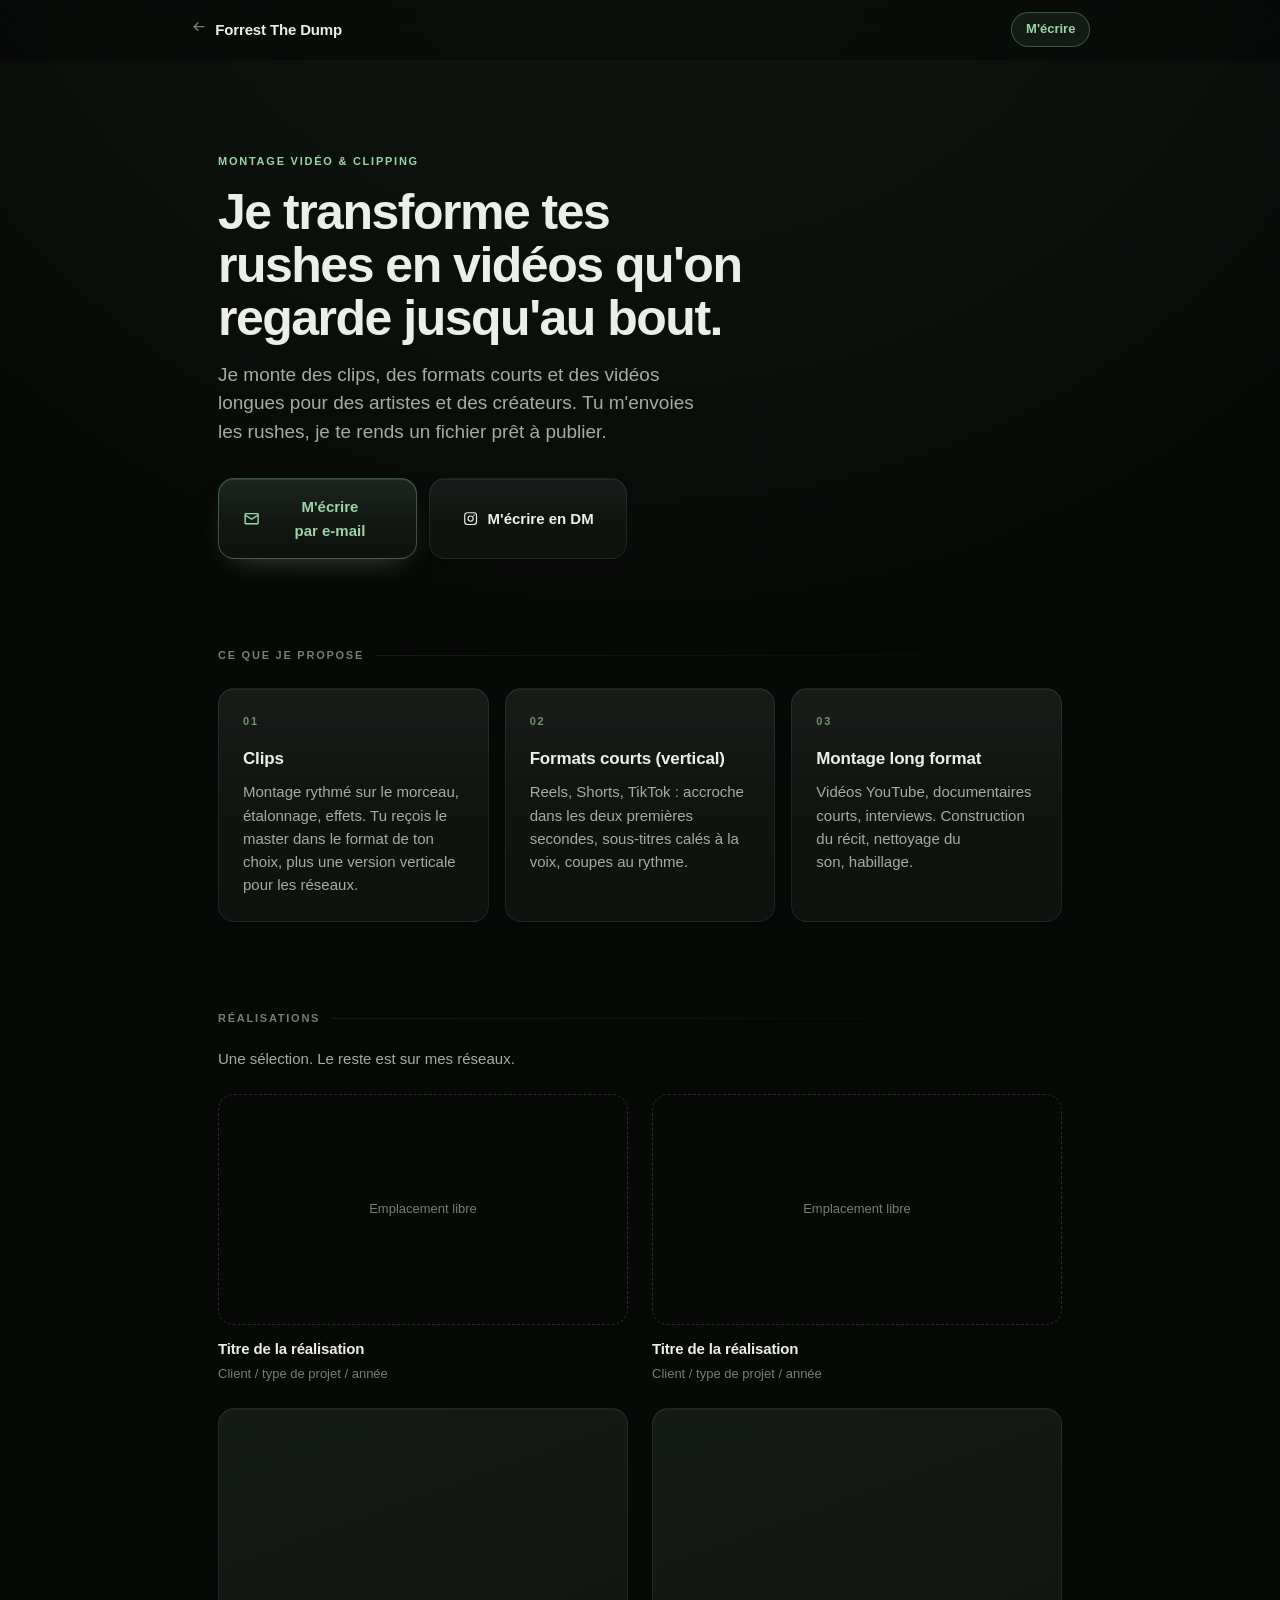
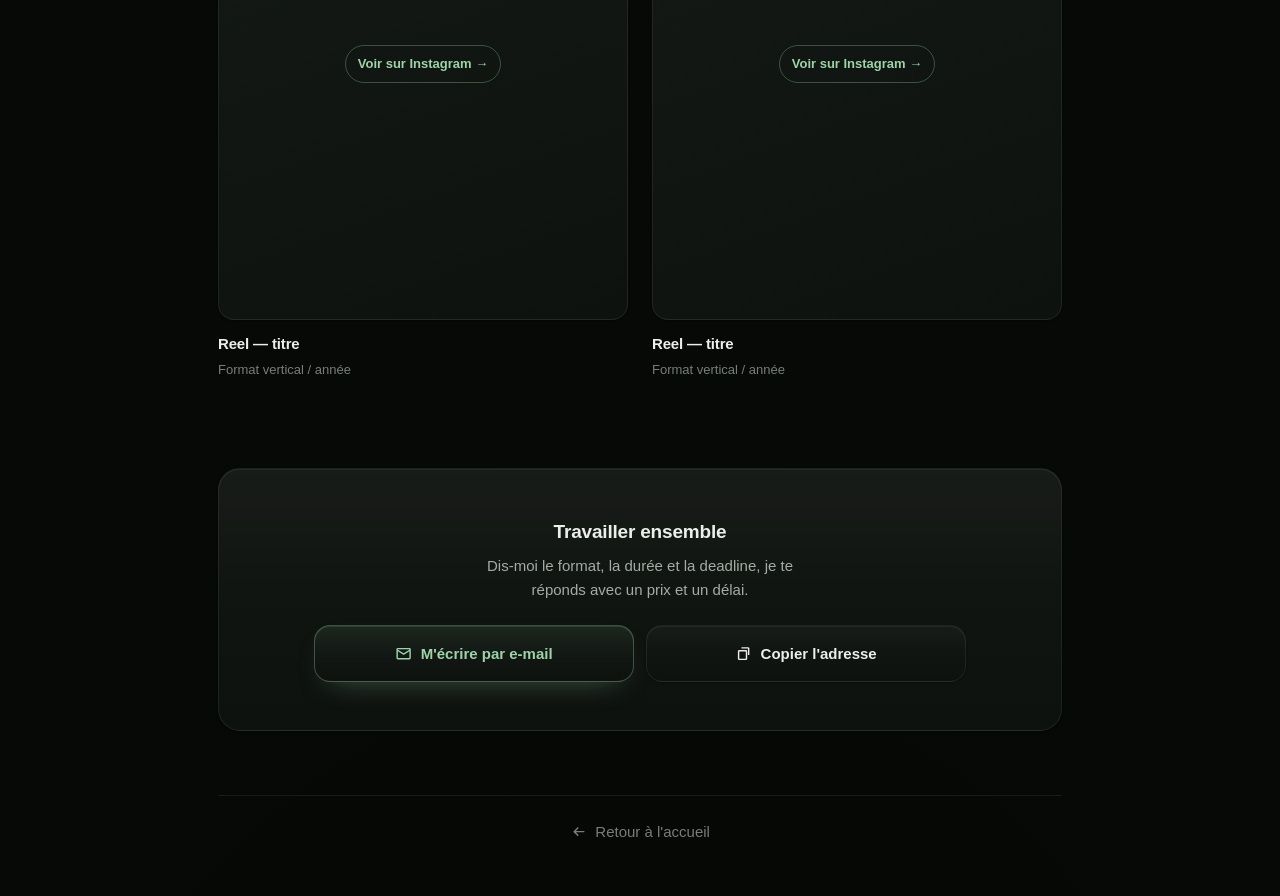
==== montage.html @ a101dc6a "Refond le design : materiaux, ressorts CSS et contenu rempli Le site partait d'une seule surface pla" ====
<!DOCTYPE html>
<html lang="fr" class="no-js">
<head>
  <meta charset="utf-8">
  <meta name="viewport" content="width=device-width, initial-scale=1">

  <!-- ===========================================================================
       BALISES DE PARTAGE — même remarque que sur index.html : les robots des
       réseaux ne lancent pas le JavaScript, ces balises doivent donc rester
       écrites en dur. C'est cette page-là que tu enverras à un client, donc
       c'est son aperçu qu'il faut soigner en premier.
       ======================================================================== -->
  <title>Montage vidéo & clipping — Forrest The Dump</title>
  <meta name="description" content="Montage de clips, formats courts verticaux et longs formats. Réalisations, offre et contact.">

  <link rel="canonical" href="https://4restdump.vercel.app/montage.html">

  <!-- Open Graph -->
  <meta property="og:type" content="website">
  <meta property="og:site_name" content="Forrest The Dump">
  <meta property="og:locale" content="fr_FR">
  <meta property="og:url" content="https://4restdump.vercel.app/montage.html">
  <meta property="og:title" content="Montage vidéo & clipping — Forrest The Dump">
  <meta property="og:description" content="Montage de clips, formats courts verticaux et longs formats. Réalisations, offre et contact.">
  <!-- Idéalement une image différente de celle du hub : une frame de tes montages. -->
  <meta property="og:image" content="https://4restdump.vercel.app/assets/og-montage.png">
  <meta property="og:image:width" content="600">
  <meta property="og:image:height" content="315">
  <meta property="og:image:alt" content="Montage vidéo et clipping par Forrest The Dump">

  <!-- Twitter / X -->
  <meta name="twitter:card" content="summary_large_image">
  <meta name="twitter:title" content="Montage vidéo & clipping — Forrest The Dump">
  <meta name="twitter:description" content="Montage de clips, formats courts verticaux et longs formats. Réalisations, offre et contact.">
  <meta name="twitter:image" content="https://4restdump.vercel.app/assets/og-montage.png">

  <meta name="theme-color" content="#070907">

  <link rel="icon" href="assets/favicon.svg" type="image/svg+xml">
  <link rel="apple-touch-icon" href="assets/apple-touch-icon.png">

  <link rel="stylesheet" href="style.css">
</head>

<!-- data-page indique à links.js quelle page rendre. Ne pas modifier. -->
<body data-page="montage">

  <a class="skip" href="#main">Aller au contenu</a>

  <!-- Barre haute translucide : remplie par links.js. -->
  <header class="topbar" id="topbar"></header>

  <noscript>
    <p class="noscript">Ce site a besoin de JavaScript pour afficher son contenu.</p>
  </noscript>

  <!-- Emplacements vides : tout le contenu vient de SITE.montage dans links.js. -->
  <main class="wrap wrap--wide" id="main">
    <header class="montage-header" id="montage-header"></header>

    <section class="section" id="services"></section>
    <section class="section" id="works"></section>
    <section class="section" id="contact"></section>

    <nav class="back" id="back" aria-label="Navigation secondaire"></nav>
  </main>

  <script src="links.js" defer></script>
</body>
</html>
---- style.css ----
/* =============================================================================
   style.css — feuille de style unique des deux pages.

   Le site tient sur un seul système : une échelle d'espacement, une échelle
   de typo, une seule « surface » (le fond des cartes, blocs et boutons) et
   un seul en-tête de section. Le hub et la page montage n'ont donc pas deux
   apparences qui se ressemblent — ils partagent littéralement les mêmes règles.

   Mobile-first : tout est écrit pour 380 px de large, les media queries
   n'élargissent qu'ensuite.

   Pour reteindre le site : une seule variable, --accent.
   ========================================================================== */

:root {
  /* --- Couleurs ---------------------------------------------------------
     Le fond n'est pas un gris neutre : il tire très légèrement vers le vert,
     ce qui fait respirer l'accent sans qu'on sache dire pourquoi. */
  --bg: #070907;
  --bg-deep: #050705;
  --surface: #0e120f;
  --surface-hi: #141a16;

  /* Les filets sont en blanc translucide, pas en gris opaque : ils réagissent
     donc au fond sur lequel ils tombent, comme une vraie arête de matériau. */
  --hairline: rgba(255, 255, 255, 0.07);
  --hairline-hi: rgba(255, 255, 255, 0.14);

  /* Trois niveaux de texte seulement. Au-delà, la hiérarchie se brouille.
     Le gris secondaire est volontairement plus clair que le minimum
     accessible : posé sur une surface translucide, un gris « juste » devient
     illisible dès que le fond bouge. */
  --text: #eceee9;
  --text-2: #a4aca4;
  --text-3: #767e77;

  --accent: #9dd3a7;
  --accent-ink: #06110a;
  --accent-soft: rgba(157, 211, 167, 0.08);
  --accent-line: rgba(157, 211, 167, 0.32);
  --accent-line-hi: rgba(157, 211, 167, 0.6);
  --accent-glow: rgba(157, 211, 167, 0.16);

  /* --- Échelle d'espacement ---------------------------------------------
     Toutes les marges du site sortent d'ici, et elles sont en rem : si tu
     grossis la taille de texte du système, la mise en page grossit avec. */
  --s-1: 0.25rem;
  --s-2: 0.5rem;
  --s-3: 0.75rem;
  --s-4: 1rem;
  --s-5: 1.5rem;
  --s-6: 2rem;
  --s-7: 3rem;
  --s-8: 4rem;
  --s-9: 5.5rem;

  /* --- Échelle typographique --------------------------------------------
     Les tailles qui portent le regard sont fluides (clamp) : elles suivent la
     largeur de l'écran au lieu de sauter d'un palier à l'autre. */
  --t-micro: 0.6875rem;  /* surtitres, labels, puces */
  --t-small: 0.8125rem;  /* légendes, pied de page */
  --t-body: 0.9375rem;   /* descriptions */
  --t-base: 1.0625rem;   /* titres de carte */
  --t-lead: clamp(1.0625rem, 1rem + 0.35vw, 1.1875rem);   /* chapô */
  --t-name: clamp(1.75rem, 1.3rem + 2.2vw, 2.5rem);       /* nom sur le hub */
  --t-display: clamp(2rem, 1.4rem + 3vw, 3.125rem);       /* titre montage */

  /* Le tracking dépend de la taille, jamais l'inverse : plus les lettres
     grossissent, plus l'œil les voit espacées, donc plus on les resserre.
     Un letter-spacing unique pour tout le site serait faux quelque part. */
  --track-display: -0.03em;
  --track-name: -0.025em;
  --track-title: -0.01em;
  --track-label: 0.16em;

  /* --- Formes ------------------------------------------------------------ */
  --radius: 16px;
  --radius-lg: 22px;
  --radius-sm: 10px;
  --radius-pill: 999px;
  --border: 1px solid var(--hairline);

  /* --- Largeurs ---------------------------------------------------------- */
  --screen-margin: 20px;
  --hub-width: 620px;
  --page-width: 900px;

  /* --- Mouvement ---------------------------------------------------------
     Deux ressorts, générés depuis les deux paramètres qu'Apple utilise à la
     place de la triplette masse/raideur/amortissement :

       amortissement (damping) — 1.0 = aucun dépassement, en dessous ça rebondit
       réponse (response)      — en combien de temps la valeur rejoint sa cible

     `linear()` fait tourner la courbe complète dans le compositeur : c'est un
     vrai ressort, sans une ligne de JavaScript et sans librairie. */

  /* amortissement 1.0, réponse 0.3 — le défaut, il ne dépasse jamais */
  --spring: linear(0, 0.0326, 0.1088, 0.2055, 0.3081, 0.408, 0.5003, 0.5828,
    0.6549, 0.7166, 0.7687, 0.8123, 0.8484, 0.878, 0.9023, 0.9219, 0.9378,
    0.9506, 0.9608, 0.969, 0.9755, 0.9807, 0.9848, 0.9881, 0.9907, 0.9927,
    0.9943, 0.9955, 0.9965, 0.9973, 0.9979, 0.9983, 0.9987, 1);
  --spring-dur: 440ms;

  /* amortissement 0.8, réponse 0.35 — il dépasse un peu. Réservé aux gestes
     qui portaient déjà de l'élan : une validation, un retour de pression. */
  --spring-bounce: linear(0, 0.0288, 0.1004, 0.1963, 0.3033, 0.4117, 0.5153,
    0.6101, 0.694, 0.7661, 0.8264, 0.8758, 0.9152, 0.9459, 0.9692, 0.9862,
    0.9983, 1.0064, 1.0114, 1.0141, 1.0151, 1.015, 1.0141, 1.0127, 1.0111,
    1.0095, 1.0079, 1.0064, 1.0051, 1.0039, 1.0029, 1.0021, 1.0015, 1);
  --spring-bounce-dur: 470ms;

  /* Pour tout ce qui est trop petit pour mériter un ressort : survol,
     couleur, pression. Une courbe sortante franche, jamais `ease-in` —
     `ease-in` démarre lentement, c'est-à-dire pile au moment où l'œil
     regarde, et l'interface paraît molle. */
  --ease-out: cubic-bezier(0.23, 1, 0.32, 1);
  --fast: 130ms;
  --hover: 200ms;

  /* Police système uniquement : aucun fichier à télécharger, rien qui
     clignote au premier affichage. Elle embarque déjà son propre réglage
     optique, ses tables de tracking et ses corrections de lisibilité. */
  --font: -apple-system, BlinkMacSystemFont, "Segoe UI", Roboto, Helvetica,
    Arial, "Apple Color Emoji", "Segoe UI Emoji", sans-serif;

  color-scheme: dark;
}

/* =============================================================================
   REMISE À ZÉRO
   ========================================================================== */

*,
*::before,
*::after {
  box-sizing: border-box;
}

html {
  -webkit-text-size-adjust: 100%;
  scroll-behavior: smooth;
}

body {
  margin: 0;
  background: var(--bg);
  color: var(--text);
  font-family: var(--font);
  font-size: 16px;
  line-height: 1.55;
  -webkit-font-smoothing: antialiased;
  text-rendering: optimizeLegibility;
  font-optical-sizing: auto;
  /* Deux voiles superposés au lieu d'un seul : un halo d'accent en haut, et
     un fond légèrement plus sombre en bas. La page a un haut et un bas, elle
     ne flotte pas dans le vide. C'est la seule fantaisie du design, et elle
     est identique sur les deux pages — c'est ce qui les fait appartenir au
     même site avant même qu'on lise quoi que ce soit. */
  background-image:
    radial-gradient(120% 55% at 50% -8%, var(--accent-soft) 0%, transparent 62%),
    radial-gradient(100% 60% at 50% 120%, var(--bg-deep) 0%, transparent 70%);
  background-repeat: no-repeat;
}

img {
  max-width: 100%;
  display: block;
}

h1,
h2,
h3,
p,
ul {
  margin: 0;
}

ul {
  padding: 0;
  list-style: none;
}

a {
  color: inherit;
  text-decoration: none;
}

/* Un SVG sans width ni height mesure 300 px : toutes les icônes du site
   passent donc par cette règle, et elles suivent la taille du texte qui les
   entoure au lieu d'une valeur en dur. */
.icon {
  flex: none;
  width: 1.15em;
  height: 1.15em;
}

button {
  font: inherit;
  color: inherit;
  background: none;
  border: 0;
  padding: 0;
  cursor: pointer;
}

:focus-visible {
  outline: 2px solid var(--accent);
  outline-offset: 3px;
  border-radius: 8px;
}

/* Lien d'évitement : premier élément focusable de la page, invisible tant
   qu'on ne tabule pas dessus. */
.skip {
  position: absolute;
  left: var(--s-4);
  top: var(--s-4);
  z-index: 50;
  padding: var(--s-2) var(--s-4);
  border-radius: var(--radius-pill);
  background: var(--surface-hi);
  border: 1px solid var(--hairline-hi);
  font-size: var(--t-small);
  transform: translateY(-200%);
}

.skip:focus-visible {
  transform: none;
}

/* =============================================================================
   TRANSITION ENTRE LES DEUX PAGES
   -----------------------------------------------------------------------------
   L'accueil et la page montage sont deux documents. L'API View Transitions les
   enchaîne quand même : le fond se fond au lieu de clignoter en blanc, et le
   nom « Forrest The Dump » se déplace d'une page à l'autre au lieu de
   disparaître ici pour réapparaître là. Là où l'API n'existe pas, la
   navigation reste exactement celle d'avant.
   ========================================================================== */

@view-transition {
  navigation: auto;
}

::view-transition-old(root),
::view-transition-new(root) {
  animation-duration: 260ms;
  animation-timing-function: var(--ease-out);
}

/* =============================================================================
   CONTENANTS — mêmes marges verticales sur les deux pages
   ========================================================================== */

.wrap {
  width: 100%;
  max-width: var(--hub-width);
  margin: 0 auto;
  padding: var(--s-8) var(--screen-margin) var(--s-7);
}

.wrap--wide {
  max-width: var(--page-width);
}

.noscript {
  max-width: var(--hub-width);
  margin: 0 auto;
  padding: var(--s-4) var(--screen-margin) 0;
  color: var(--text-2);
  font-size: var(--t-body);
}

/* =============================================================================
   SURFACE PARTAGÉE
   -----------------------------------------------------------------------------
   Le cœur de l'unification. Les liens du hub (.card), les blocs d'offre
   (.block), les boutons de contact (.btn) et les cadres de réalisation
   (.work__media) sont TOUS la même surface : même fond, même bordure, même
   rayon, même réaction au survol. Ce qui change entre eux, c'est uniquement
   le contenu et le padding.

   Le fond n'est pas une couleur plate : un dégradé très court en haut, plus
   un filet clair en incrustation sur la première ligne de pixels. C'est ce
   que fait la lumière quand elle accroche l'arête d'un objet réel — et c'est
   ce qui sépare une carte d'un simple rectangle plus clair.
   ========================================================================== */

.card,
.block,
.btn,
.work__media,
.panel {
  position: relative;
  background:
    linear-gradient(180deg, rgba(255, 255, 255, 0.045), rgba(255, 255, 255, 0.01) 45%,
      rgba(255, 255, 255, 0) 100%),
    var(--surface);
  border: var(--border);
  border-radius: var(--radius);
  box-shadow:
    inset 0 1px 0 rgba(255, 255, 255, 0.05),
    0 1px 2px rgba(0, 0, 0, 0.4);
}

/* Le halo qui suit le curseur. Les coordonnées arrivent de links.js dans
   --mx / --my ; sans souris, --mx n'est jamais posé et la couche reste
   transparente, donc rien ne tourne pour rien sur mobile. */
.card::after,
.block::after,
.btn::after,
.panel::after {
  content: "";
  position: absolute;
  inset: 0;
  border-radius: inherit;
  pointer-events: none;
  opacity: 0;
  transition: opacity var(--hover) ease;
  background: radial-gradient(
    240px circle at var(--mx, 50%) var(--my, 0%),
    var(--accent-glow),
    transparent 72%
  );
}

/* Le survol est le même partout : la bordure s'éclaircit, le fond monte d'un
   cran, le halo s'allume. Aucune ombre portée qui grossit, aucun déplacement
   vertical — sur mobile ça ne servirait à rien, et sur desktop ça bouge le
   texte qu'on est en train de lire. */
@media (hover: hover) and (pointer: fine) {
  .card:hover,
  .btn:hover,
  .panel:hover,
  a.work__media:hover {
    background-color: var(--surface-hi);
    border-color: var(--hairline-hi);
  }

  .card:hover::after,
  .btn:hover::after,
  a.work__media:hover::after {
    opacity: 1;
  }
}

/* La pression : elle répond au doigt qui appuie, pas au doigt qui relâche.
   130 ms, c'est en dessous du seuil où l'on perçoit un délai. */
.card,
.btn,
.chip-btn {
  transition:
    transform var(--fast) var(--ease-out),
    background-color var(--hover) ease,
    border-color var(--hover) ease;
}

.card:active,
.btn:active,
.chip-btn:active {
  transform: scale(0.985);
}

/* Un seul élément teinté par page : le lien mis en avant sur le hub, le
   bouton e-mail sur la page montage. Même recette dans les deux cas. */
.card--featured,
.btn--accent {
  background:
    linear-gradient(180deg, rgba(157, 211, 167, 0.1), rgba(157, 211, 167, 0.02) 60%,
      rgba(255, 255, 255, 0) 100%),
    var(--surface);
  border-color: var(--accent-line);
  color: var(--accent);
  box-shadow:
    inset 0 1px 0 rgba(157, 211, 167, 0.14),
    0 12px 30px -18px rgba(157, 211, 167, 0.5);
}

@media (hover: hover) and (pointer: fine) {
  .card--featured:hover,
  .btn--accent:hover {
    border-color: var(--accent-line-hi);
    background-color: var(--surface);
  }
}

/* =============================================================================
   EN-TÊTE DE SECTION PARTAGÉ
   -----------------------------------------------------------------------------
   « RÉSEAUX » sur le hub et « RÉALISATIONS » sur la page montage sont le même
   objet : mêmes capitales, même interlettrage, même filet.
   ========================================================================== */

.group__title,
.section__title {
  display: flex;
  align-items: center;
  gap: var(--s-3);
  font-size: var(--t-micro);
  font-weight: 600;
  text-transform: uppercase;
  letter-spacing: var(--track-label);
  color: var(--text-3);
  margin-bottom: var(--s-4);
}

/* Le filet ne souligne pas le titre : il part du titre et file vers la marge.
   Il sépare sans enfermer, et il indique dans quel sens la section se lit. */
.group__title::after,
.section__title::after {
  content: "";
  flex: 1;
  height: 1px;
  background: linear-gradient(90deg, var(--hairline), transparent);
}

.section__title {
  margin-bottom: var(--s-5);
}

.section__desc {
  margin-top: calc(var(--s-1) * -1);
  margin-bottom: var(--s-5);
  color: var(--text-2);
  font-size: var(--t-body);
  max-width: 52ch;
  text-wrap: pretty;
}

/* =============================================================================
   PAGE 1 — LE HUB
   ========================================================================== */

.profile {
  text-align: center;
  margin-bottom: var(--s-7);
}

.avatar,
.monogram {
  width: 84px;
  height: 84px;
  border-radius: 50%;
  margin: 0 auto var(--s-5);
  border: var(--border);
}

.avatar {
  object-fit: cover;
}

/* Sans photo, on n'affiche pas un trou : un monogramme, dessiné avec les
   mêmes variables que le reste, posé dans un halo d'accent qui lui donne une
   épaisseur au lieu de le laisser à plat sur le fond. */
.monogram {
  position: relative;
  display: flex;
  align-items: center;
  justify-content: center;
  background:
    linear-gradient(180deg, rgba(157, 211, 167, 0.14), rgba(157, 211, 167, 0.02)),
    var(--surface);
  border-color: var(--accent-line);
  color: var(--accent);
  font-size: 1.625rem;
  font-weight: 600;
  letter-spacing: var(--track-name);
  box-shadow:
    inset 0 1px 0 rgba(157, 211, 167, 0.2),
    0 0 44px -10px var(--accent-glow);
}

.name {
  font-size: var(--t-name);
  font-weight: 600;
  line-height: 1.08;
  letter-spacing: var(--track-name);
  text-wrap: balance;
  /* Nommé pour la transition entre pages : le même nom existe dans la barre
     de la page montage, le navigateur fait donc glisser l'un vers l'autre. */
  view-transition-name: brand;
}

.tagline {
  margin: var(--s-3) auto 0;
  color: var(--text-2);
  font-size: var(--t-lead);
  line-height: 1.45;
  max-width: 32ch;
  text-wrap: pretty;
}

/* --- La pastille de disponibilité ---------------------------------------- */

.status {
  display: inline-flex;
  align-items: center;
  gap: var(--s-2);
  margin-top: var(--s-5);
  padding: 0.3rem 0.75rem 0.3rem 0.6rem;
  border-radius: var(--radius-pill);
  border: 1px solid var(--accent-line);
  background: rgba(157, 211, 167, 0.06);
  color: var(--accent);
  font-size: var(--t-micro);
  font-weight: 600;
  letter-spacing: 0.04em;
}

.status__dot {
  width: 6px;
  height: 6px;
  border-radius: 50%;
  background: var(--accent);
  box-shadow: 0 0 0 0 var(--accent-line-hi);
  animation: pulse 2.6s var(--ease-out) infinite;
}

/* Une seule oscillation sur tout le site, et elle porte une information :
   « je réponds ». Elle reste au-dessus de 0,2 Hz, le seuil en dessous duquel
   une boucle lente devient pénible à regarder. */
@keyframes pulse {
  0%, 70%, 100% { box-shadow: 0 0 0 0 rgba(157, 211, 167, 0); }
  35% { box-shadow: 0 0 0 5px rgba(157, 211, 167, 0.14); }
}

.group {
  margin-top: var(--s-7);
}

.stack {
  display: flex;
  flex-direction: column;
  gap: var(--s-3);
}

/* --- Le lien du hub ------------------------------------------------------ */

.card {
  display: flex;
  align-items: center;
  gap: var(--s-4);
  padding: var(--s-4) var(--s-5);
  overflow: hidden;
}

.card__body {
  flex: 1;
  min-width: 0;
}

.card__title {
  display: block;
  font-size: var(--t-base);
  font-weight: 590;
  letter-spacing: var(--track-title);
}

.card__desc {
  display: block;
  margin-top: 0.15rem;
  color: var(--text-2);
  font-size: var(--t-body);
  line-height: 1.45;
  text-wrap: pretty;
}

/* L'icône de gauche : un carré arrondi, pas un rond, pour ne pas concurrencer
   le monogramme qui est le seul cercle de la page. */
/* L'icône s'aligne sur la première ligne de texte, pas sur le centre du bloc :
   sur une carte à trois lignes, une icône centrée flotte au milieu de nulle
   part. Le chevron, lui, reste centré — c'est une cible, pas un repère. */
.card__icon {
  flex: none;
  align-self: flex-start;
  margin-top: 2px;
  display: grid;
  place-items: center;
  width: 38px;
  height: 38px;
  border-radius: 11px;
  border: 1px solid var(--hairline);
  background: rgba(255, 255, 255, 0.03);
  color: var(--text-2);
  transition: color var(--hover) ease, border-color var(--hover) ease;
}

.card__icon .icon {
  width: 19px;
  height: 19px;
}

.card__chevron {
  flex: none;
  color: var(--text-3);
  font-size: 0.9375rem;
  transition: color var(--hover) ease, transform var(--spring-dur) var(--spring);
}

@media (hover: hover) and (pointer: fine) {
  .card:hover .card__chevron {
    color: var(--text);
    transform: translateX(3px);
  }

  .card:hover .card__icon {
    color: var(--accent);
    border-color: var(--accent-line);
  }
}

/* Le lien mis en avant : plus haut, avec un surtitre. C'est le seul endroit
   du hub où l'on empile trois niveaux de texte, et c'est voulu — c'est la
   page qui rapporte de l'argent. */
.card--featured {
  padding: var(--s-5);
  border-radius: var(--radius-lg);
}

.card--featured .card__eyebrow {
  display: block;
  margin-bottom: var(--s-2);
  font-size: var(--t-micro);
  font-weight: 600;
  text-transform: uppercase;
  letter-spacing: var(--track-label);
  color: var(--accent);
  opacity: 0.75;
}

.card--featured .card__title {
  font-size: var(--t-lead);
  color: var(--accent);
}

.card--featured .card__desc {
  color: var(--text-2);
}

/* La flèche du bouton principal est dans une pastille : elle ressemble à ce
   qu'elle est, une cible sur laquelle on va appuyer. */
.card--featured .card__chevron {
  display: grid;
  place-items: center;
  width: 34px;
  height: 34px;
  border-radius: 50%;
  border: 1px solid var(--accent-line);
  color: var(--accent);
}

@media (hover: hover) and (pointer: fine) {
  .card--featured:hover .card__chevron {
    background: rgba(157, 211, 167, 0.1);
    border-color: var(--accent-line-hi);
  }
}

/* --- Réseaux : deux colonnes dès qu'il y a la place ----------------------- */

.grid-2 {
  display: grid;
  grid-template-columns: 1fr;
  gap: var(--s-3);
}

.card__handle {
  display: block;
  margin-top: 0.15rem;
  color: var(--text-3);
  font-size: var(--t-small);
}

/* --- Projets -------------------------------------------------------------- */

/* Un projet sans URL n'est pas un lien mort grisé : c'est une carte non
   cliquable avec une étiquette « bientôt ». La différence est honnête, et
   elle a l'air voulue au lieu d'avoir l'air cassée. */
.card.is-placeholder {
  cursor: default;
  color: inherit;
}

.card.is-placeholder .card__title {
  color: var(--text-2);
}

.card.is-placeholder:active {
  transform: none;
}

.chip {
  flex: none;
  padding: 0.2rem 0.5rem;
  border-radius: var(--radius-sm);
  border: 1px solid var(--hairline);
  background: rgba(255, 255, 255, 0.02);
  color: var(--text-3);
  font-size: var(--t-micro);
  font-weight: 600;
  letter-spacing: 0.04em;
  white-space: nowrap;
}

.card__meta {
  display: flex;
  align-items: center;
  gap: var(--s-2);
  margin-top: var(--s-2);
}

.card__tag {
  color: var(--text-3);
  font-size: var(--t-micro);
  font-weight: 600;
  letter-spacing: 0.04em;
}

.footer__text {
  margin-top: var(--s-8);
  padding-top: var(--s-5);
  border-top: var(--border);
  text-align: center;
  color: var(--text-3);
  font-size: var(--t-small);
}

.footer__note {
  display: block;
  margin-top: var(--s-1);
  color: var(--text-3);
  opacity: 0.7;
}

/* =============================================================================
   PAGE 2 — MONTAGE
   ========================================================================== */

/* --- La barre haute ------------------------------------------------------
   Une couche translucide posée SUR le contenu, qui défile dessous, plutôt
   qu'un bandeau opaque qui mangerait une bande d'écran. Elle ne se dessine
   un filet que lorsqu'elle chevauche vraiment le contenu (classe posée par
   links.js) : pas de trait qui traîne en haut de page au chargement. */
.topbar {
  position: sticky;
  top: 0;
  z-index: 20;
  display: flex;
  align-items: center;
  justify-content: space-between;
  gap: var(--s-4);
  padding: var(--s-3) var(--screen-margin);
  background: rgba(7, 9, 7, 0.6);
  backdrop-filter: blur(20px) saturate(180%);
  -webkit-backdrop-filter: blur(20px) saturate(180%);
  border-bottom: 1px solid transparent;
  transition: border-color var(--hover) ease, background-color var(--hover) ease;
}

.topbar.is-stuck {
  background: rgba(7, 9, 7, 0.72);
  border-bottom-color: var(--hairline);
}

.topbar__inner {
  width: 100%;
  max-width: var(--page-width);
  margin: 0 auto;
  display: flex;
  align-items: center;
  justify-content: space-between;
  gap: var(--s-4);
}

.topbar__brand {
  display: inline-flex;
  align-items: center;
  gap: var(--s-2);
  font-size: var(--t-body);
  font-weight: 590;
  letter-spacing: var(--track-title);
  color: var(--text);
  /* Même nom que le titre du hub : les deux se remplacent en glissant. */
  view-transition-name: brand;
}

.topbar__back {
  color: var(--text-3);
  transition: transform var(--spring-dur) var(--spring), color var(--hover) ease;
}

@media (hover: hover) and (pointer: fine) {
  .topbar__brand:hover .topbar__back {
    transform: translateX(-3px);
    color: var(--text);
  }
}

/* Le bouton de contact vit dans la barre : sur une page client, l'action
   principale ne doit jamais être à plus d'un geste. */
.chip-btn {
  display: inline-flex;
  align-items: center;
  gap: var(--s-2);
  padding: 0.4rem 0.85rem;
  border-radius: var(--radius-pill);
  border: 1px solid var(--accent-line);
  background: rgba(157, 211, 167, 0.08);
  color: var(--accent);
  font-size: var(--t-small);
  font-weight: 600;
  white-space: nowrap;
}

@media (hover: hover) and (pointer: fine) {
  .chip-btn:hover {
    border-color: var(--accent-line-hi);
    background: rgba(157, 211, 167, 0.14);
  }
}

/* La largeur est en rem, pas en ch : `ch` se calcule sur la taille de police
   de l'élément qui le porte — ici 16 px — et pas sur celle du grand titre
   qu'il contient. En ch, ce bloc ferait 160 px de large. */
.montage-header {
  margin-bottom: var(--s-7);
  max-width: 40rem;
}

.eyebrow {
  display: inline-block;
  font-size: var(--t-micro);
  font-weight: 600;
  text-transform: uppercase;
  letter-spacing: var(--track-label);
  color: var(--accent);
  margin-bottom: var(--s-4);
}

.display {
  font-size: var(--t-display);
  line-height: 1.06;
  font-weight: 620;
  letter-spacing: var(--track-display);
  /* balance répartit les lignes d'un titre court au lieu de laisser un mot
     seul sur la dernière — le navigateur fait le travail d'un typographe. */
  text-wrap: balance;
  max-width: 15em;
}

.lede {
  margin-top: var(--s-4);
  color: var(--text-2);
  font-size: var(--t-lead);
  line-height: 1.5;
  max-width: 46ch;
  text-wrap: pretty;
}

.hero-actions {
  display: flex;
  flex-wrap: wrap;
  gap: var(--s-3);
  margin-top: var(--s-6);
  max-width: 46ch;
}

.section {
  margin-top: var(--s-8);
}

/* --- Grilles : une colonne sur mobile, jamais plus ----------------------- */

.grid {
  display: grid;
  grid-template-columns: 1fr;
  gap: var(--s-4);
}

/* --- Blocs « Ce que je propose » ----------------------------------------- */

.block {
  padding: var(--s-5);
  overflow: hidden;
}

/* Le numéro d'ordre : il donne à trois blocs équivalents une lecture, un
   début et une fin. Il est décoratif, donc masqué aux lecteurs d'écran. */
.block__index {
  display: block;
  margin-bottom: var(--s-4);
  font-size: var(--t-micro);
  font-weight: 600;
  letter-spacing: var(--track-label);
  color: var(--accent);
  opacity: 0.65;
}

.block__title {
  font-size: var(--t-base);
  font-weight: 590;
  letter-spacing: var(--track-title);
}

.block__desc {
  margin-top: var(--s-2);
  color: var(--text-2);
  font-size: var(--t-body);
  text-wrap: pretty;
}

/* --- Grille « Réalisations » --------------------------------------------- */

.work {
  margin: 0;
}

.work__media {
  display: block;
  aspect-ratio: 16 / 9;
  overflow: hidden;
}

.work__media iframe {
  width: 100%;
  height: 100%;
  border: 0;
  display: block;
}

/* Les reels sont verticaux : cadre plus haut. */
.work__media--link {
  aspect-ratio: 4 / 5;
}

.work__thumb {
  width: 100%;
  height: 100%;
  object-fit: cover;
  transition: transform var(--spring-dur) var(--spring);
}

@media (hover: hover) and (pointer: fine) {
  a.work__media:hover .work__thumb {
    transform: scale(1.03);
  }
}

/* Pas de vignette fournie : cadre neutre, le libellé porte l'information. */
.work__media--bare {
  display: flex;
  align-items: center;
  justify-content: center;
  background: linear-gradient(160deg, var(--surface-hi), var(--surface));
}

.work__badge {
  position: absolute;
  left: var(--s-3);
  bottom: var(--s-3);
  padding: var(--s-2) var(--s-3);
  font-size: var(--t-small);
  font-weight: 590;
  color: var(--text);
  background: rgba(7, 9, 7, 0.66);
  border: 1px solid var(--hairline-hi);
  border-radius: var(--radius-pill);
  backdrop-filter: blur(8px);
  -webkit-backdrop-filter: blur(8px);
}

.work__media--bare .work__badge {
  position: static;
  background: transparent;
  border-color: var(--accent-line);
  color: var(--accent);
}

.work__media--empty {
  display: flex;
  flex-direction: column;
  align-items: center;
  justify-content: center;
  gap: var(--s-2);
  border-style: dashed;
  border-color: var(--hairline-hi);
  background: none;
  box-shadow: none;
}

.work__slot {
  color: var(--text-3);
  font-size: var(--t-small);
}

.work__caption {
  margin-top: var(--s-3);
}

.work__title {
  display: block;
  font-size: var(--t-body);
  font-weight: 590;
  letter-spacing: var(--track-title);
}

.work__meta {
  display: block;
  margin-top: var(--s-1);
  color: var(--text-3);
  font-size: var(--t-small);
}

/* --- Contact -------------------------------------------------------------- */

.panel {
  padding: var(--s-6) var(--s-5);
  border-radius: var(--radius-lg);
  text-align: center;
}

.panel__title {
  font-size: var(--t-lead);
  font-weight: 600;
  letter-spacing: var(--track-title);
}

.panel__desc {
  margin: var(--s-2) auto 0;
  max-width: 42ch;
  color: var(--text-2);
  font-size: var(--t-body);
  text-wrap: pretty;
}

.actions {
  display: flex;
  flex-direction: column;
  gap: var(--s-3);
  margin-top: var(--s-5);
}

.btn {
  display: flex;
  align-items: center;
  justify-content: center;
  gap: var(--s-2);
  padding: var(--s-4) var(--s-5);
  text-align: center;
  font-size: var(--t-body);
  font-weight: 590;
  overflow: hidden;
}

/* Le bouton « copier l'adresse » change de libellé au succès. Le texte
   traverse un flou très court : sans lui, on voit deux textes se croiser ;
   avec, l'œil ne lit qu'un seul objet qui se transforme. */
.btn__label {
  display: inline-flex;
  align-items: center;
  justify-content: center;
  gap: var(--s-2);
  text-wrap: balance;
  transition: filter 180ms ease, opacity 180ms ease;
}

.btn.is-swapping .btn__label {
  filter: blur(3px);
  opacity: 0;
}

.btn.is-done {
  border-color: var(--accent-line-hi);
  animation: confirm var(--spring-bounce-dur) var(--spring-bounce);
}

/* Le seul dépassement du site : il ne sert qu'à confirmer une action réussie,
   et il n'arrive qu'au moment où l'on vient d'appuyer. */
@keyframes confirm {
  from { transform: scale(0.97); }
  to { transform: scale(1); }
}

/* --- Retour vers le hub --------------------------------------------------- */

.back {
  margin-top: var(--s-8);
  padding-top: var(--s-5);
  border-top: var(--border);
  text-align: center;
}

.backlink {
  display: inline-flex;
  align-items: center;
  white-space: nowrap;
  gap: var(--s-2);
  color: var(--text-3);
  font-size: var(--t-body);
  transition: color var(--hover) ease;
}

@media (hover: hover) and (pointer: fine) {
  .backlink:hover {
    color: var(--text);
  }
}

/* =============================================================================
   ENTRÉE EN SCÈNE
   -----------------------------------------------------------------------------
   Chaque bloc arrive une fois, quand il entre dans l'écran, décalé de 45 ms
   sur son voisin. Le décalage est court exprès : au-delà, l'interface donne
   l'impression de mettre du temps à s'ouvrir. Rien n'attend cette animation
   pour être cliquable.
   ========================================================================== */

.reveal {
  opacity: 0;
  transform: translateY(10px);
}

.reveal.is-in {
  opacity: 1;
  transform: none;
  transition:
    opacity 360ms var(--ease-out) var(--reveal-delay, 0ms),
    transform var(--spring-dur) var(--spring) var(--reveal-delay, 0ms);
}

/* Sans JavaScript, rien ne doit rester invisible. */
.no-js .reveal {
  opacity: 1;
  transform: none;
}

/* =============================================================================
   ÉLARGISSEMENTS — mobile d'abord, donc tout ce qui suit est du bonus.
   ========================================================================== */

@media (min-width: 560px) {
  :root {
    --screen-margin: 28px;
  }

  .wrap {
    padding-top: var(--s-9);
  }

  .grid-2 {
    grid-template-columns: repeat(2, 1fr);
  }

  .grid--two {
    grid-template-columns: repeat(2, 1fr);
    gap: var(--s-5);
    /* Une vidéo (16/9) et un reel (4/5) n'ont pas la même hauteur : chaque
       légende doit rester collée à son propre média, pas s'aligner sur la
       tuile la plus haute de la rangée. */
    align-items: start;
  }

  .actions {
    flex-direction: row;
    justify-content: center;
  }

  .btn {
    flex: 1 1 0;
    max-width: 20rem;
  }

}

@media (min-width: 760px) {
  .grid--three {
    grid-template-columns: repeat(3, 1fr);
  }

  .section {
    margin-top: var(--s-9);
  }

  .panel {
    padding: var(--s-7) var(--s-6);
  }
}

/* =============================================================================
   PRÉFÉRENCES SYSTÈME
   -----------------------------------------------------------------------------
   Trois réglages indépendants, à respecter séparément. « Moins de mouvement »
   ne veut pas dire « aucun retour » : on garde ce qui aide à comprendre
   (l'opacité, la couleur), on enlève ce qui déplace.
   ========================================================================== */

@media (prefers-reduced-motion: reduce) {
  html {
    scroll-behavior: auto;
  }

  *,
  *::before,
  *::after {
    animation-duration: 0.01ms !important;
    animation-iteration-count: 1 !important;
    transition-duration: 0.01ms !important;
  }

  .reveal {
    opacity: 1;
    transform: none;
  }

  /* On garde un fondu très court : l'élément ne surgit pas, mais il ne
     traverse pas l'écran non plus. */
  .reveal.is-in {
    transition: opacity 160ms ease;
  }

  ::view-transition-old(root),
  ::view-transition-new(root) {
    animation: none;
  }

  .card:active,
  .btn:active,
  .chip-btn:active {
    transform: none;
  }
}

/* Translucidité réduite : la barre haute devient un vrai bandeau opaque,
   le flou coûteux disparaît. */
@media (prefers-reduced-transparency: reduce) {
  .topbar,
  .topbar.is-stuck {
    background: var(--bg);
    backdrop-filter: none;
    -webkit-backdrop-filter: none;
    border-bottom-color: var(--hairline);
  }

  .work__badge {
    background: var(--bg);
    backdrop-filter: none;
    -webkit-backdrop-filter: none;
  }
}

/* Contraste renforcé : filets nets, gris secondaires remontés, halos coupés. */
@media (prefers-contrast: more) {
  :root {
    --hairline: rgba(255, 255, 255, 0.24);
    --hairline-hi: rgba(255, 255, 255, 0.4);
    --text-2: #ccd2cc;
    --text-3: #a9b0a9;
  }

  .card::after,
  .block::after,
  .btn::after,
  .panel::after {
    display: none;
  }
}

@media print {
  body {
    background: #fff;
    color: #000;
  }

  .topbar,
  .card__chevron,
  .status {
    display: none;
  }
}
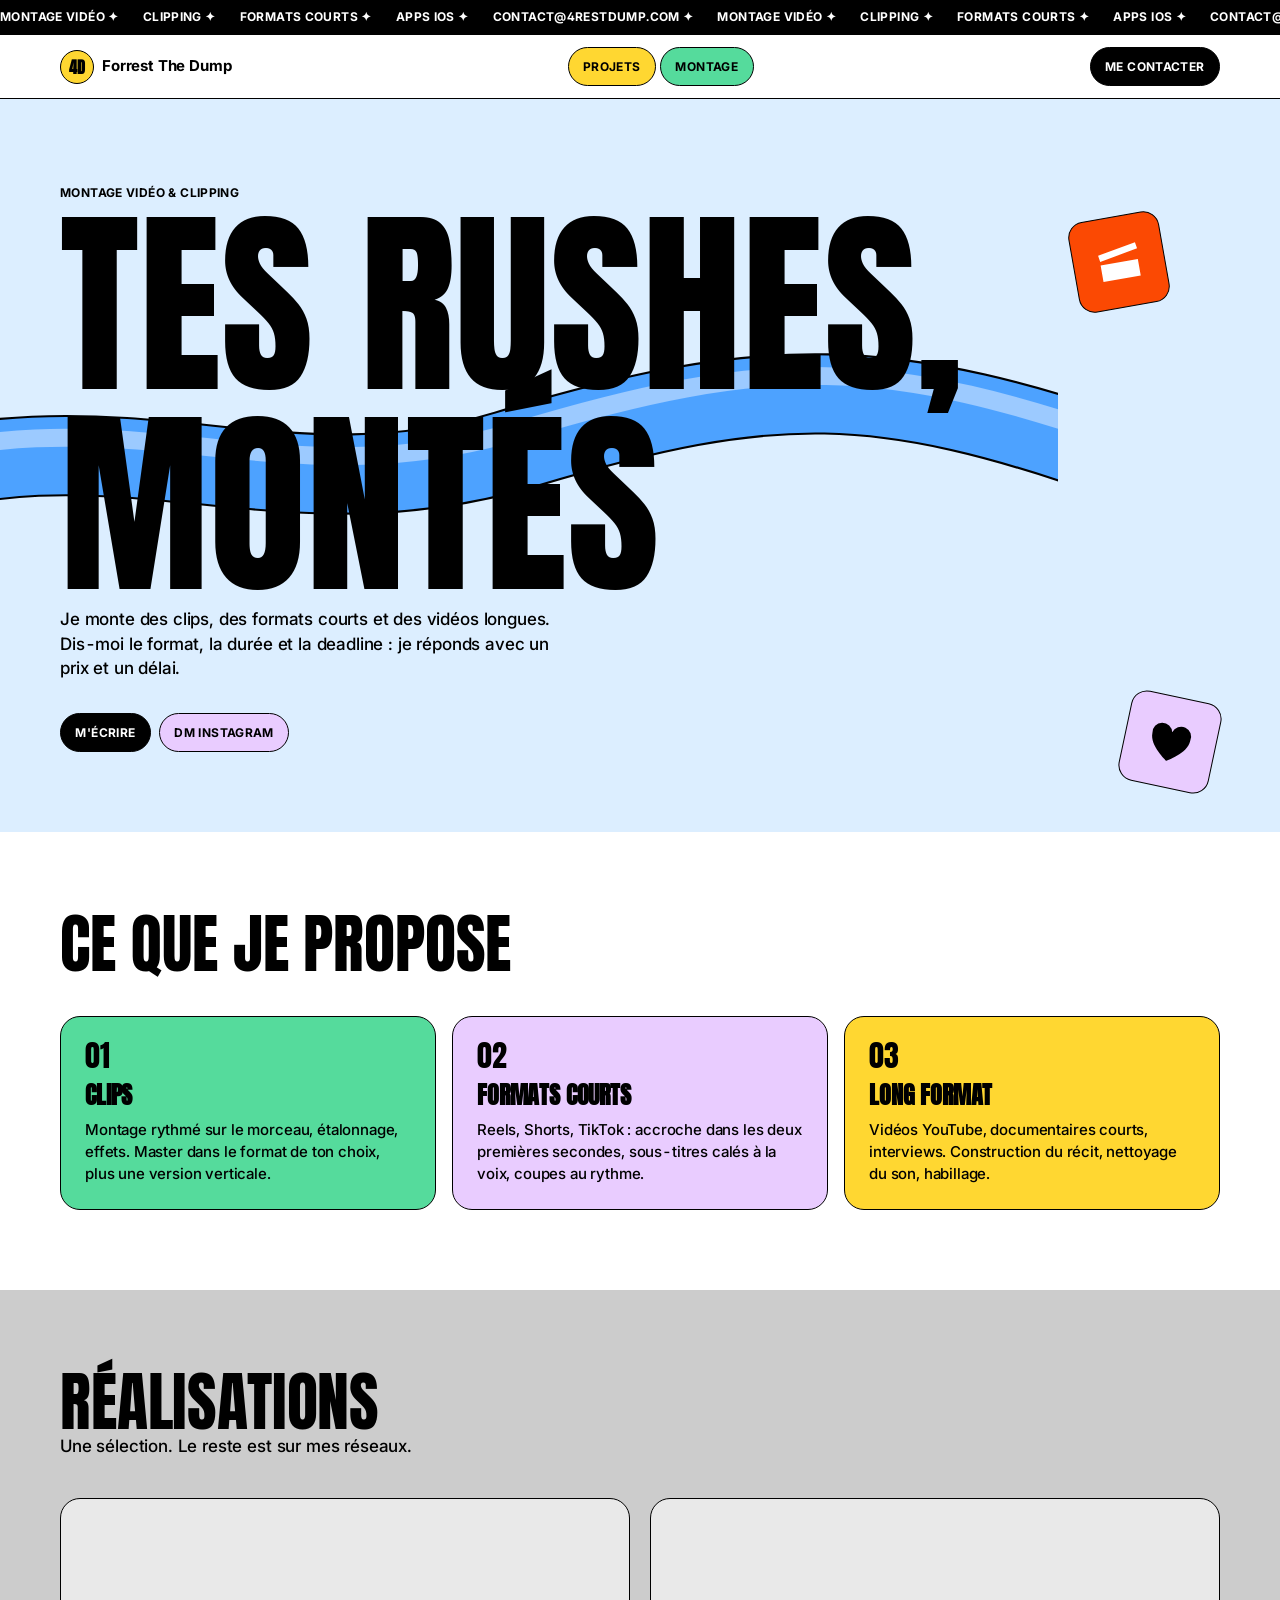
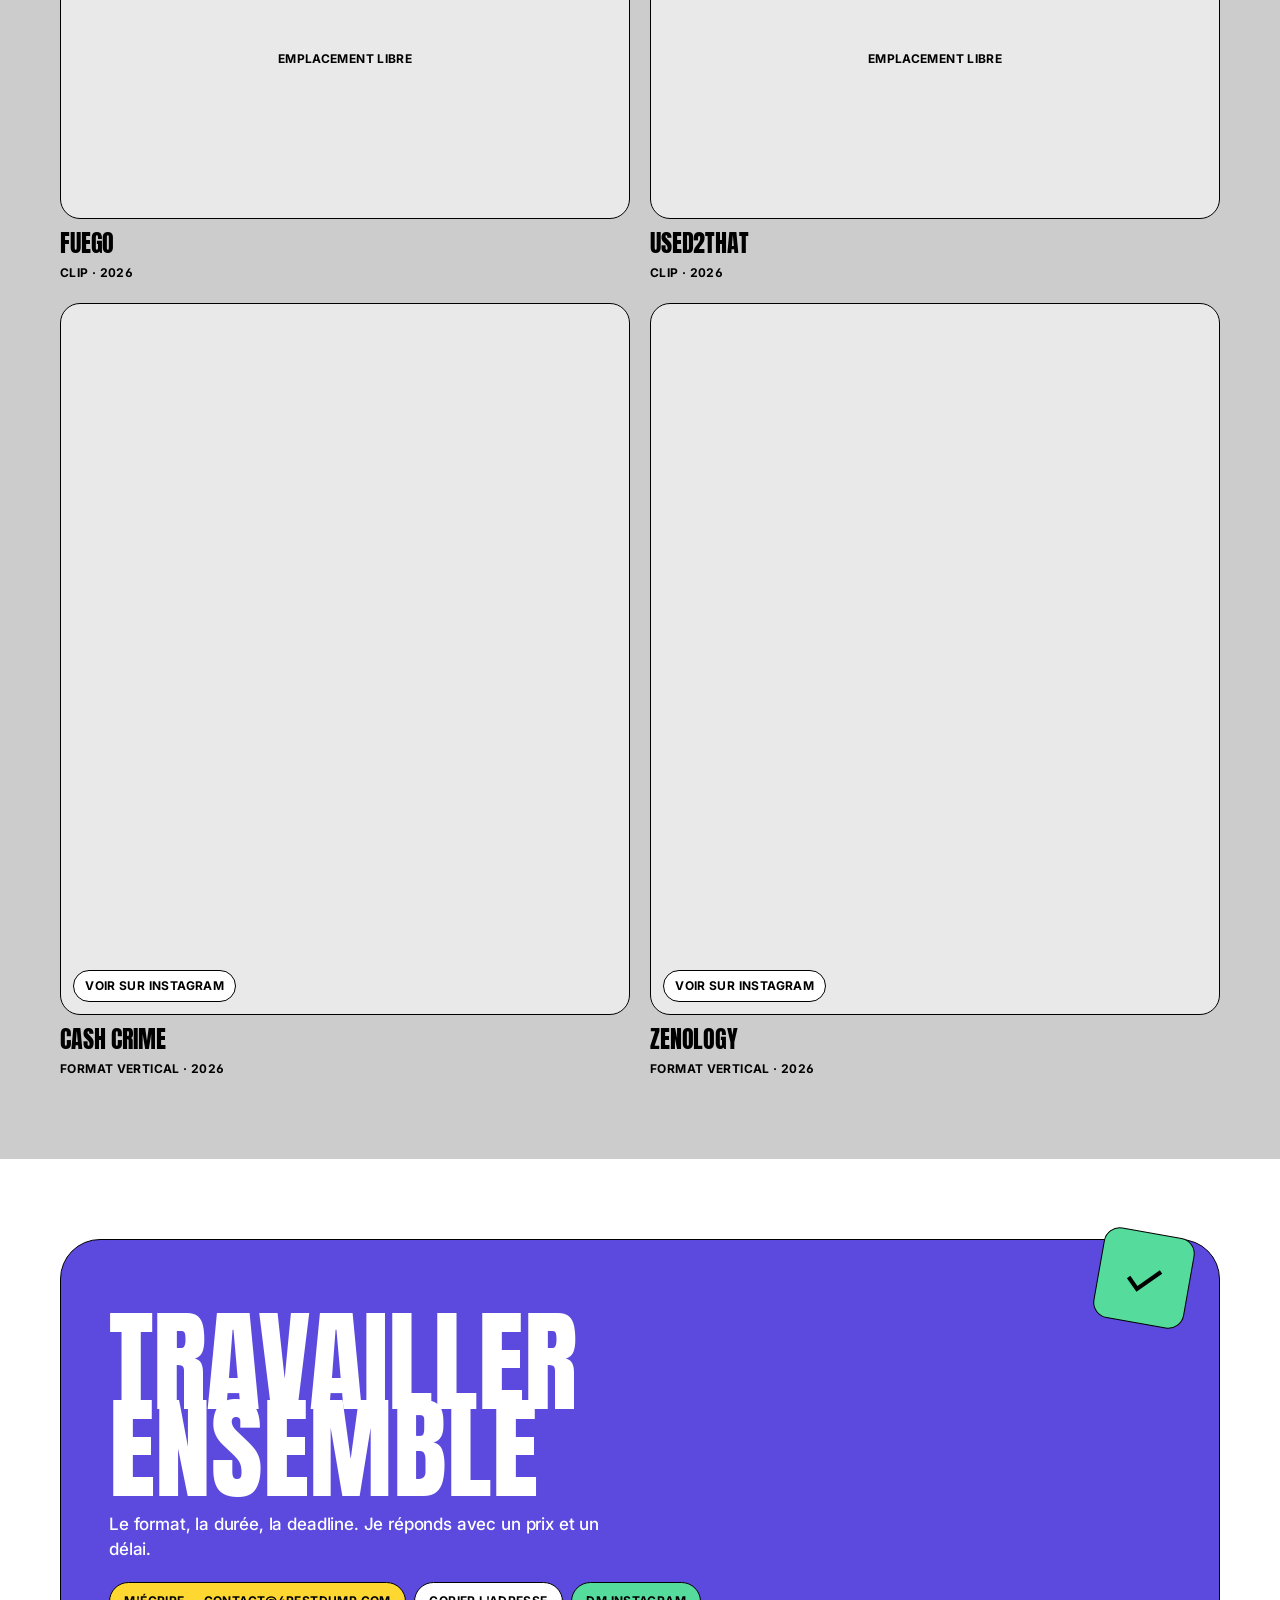
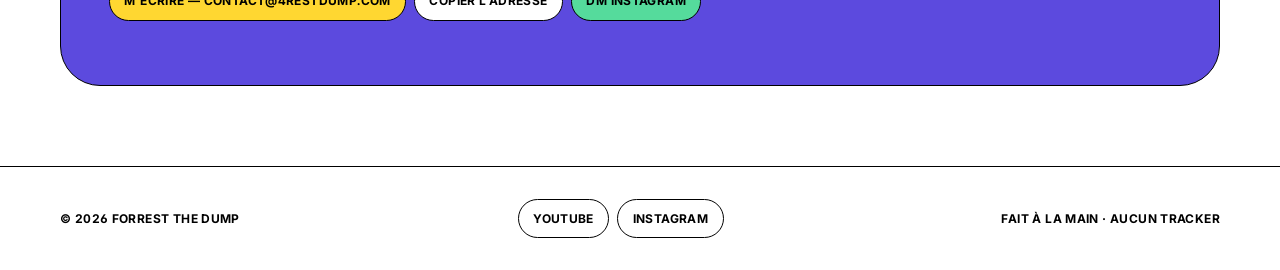
==== commit a0ae34d1: "Refond complete du site sur le systeme visuel Slush Le site passe d'un theme sombre minimal a une lo" ====
--- a/montage.html
+++ b/montage.html
@@ -34,10 +34,14 @@
   <meta name="twitter:description" content="Montage de clips, formats courts verticaux et longs formats. Réalisations, offre et contact.">
   <meta name="twitter:image" content="https://4restdump.vercel.app/assets/og-montage.png">
 
-  <meta name="theme-color" content="#070907">
+  <meta name="theme-color" content="#dceeff">
 
   <link rel="icon" href="assets/favicon.svg" type="image/svg+xml">
   <link rel="apple-touch-icon" href="assets/apple-touch-icon.png">
+
+  <link rel="preconnect" href="https://fonts.googleapis.com">
+  <link rel="preconnect" href="https://fonts.gstatic.com" crossorigin>
+  <link rel="stylesheet" href="https://fonts.googleapis.com/css2?family=Anton&family=Inter:wght@500;700&display=swap">
 
   <link rel="stylesheet" href="style.css">
 </head>
@@ -47,23 +51,22 @@
 
   <a class="skip" href="#main">Aller au contenu</a>
 
-  <!-- Barre haute translucide : remplie par links.js. -->
-  <header class="topbar" id="topbar"></header>
-
   <noscript>
     <p class="noscript">Ce site a besoin de JavaScript pour afficher son contenu.</p>
   </noscript>
 
   <!-- Emplacements vides : tout le contenu vient de SITE.montage dans links.js. -->
-  <main class="wrap wrap--wide" id="main">
-    <header class="montage-header" id="montage-header"></header>
+  <div id="marquee"></div>
+  <header id="nav"></header>
 
-    <section class="section" id="services"></section>
-    <section class="section" id="works"></section>
-    <section class="section" id="contact"></section>
+  <main id="main">
+    <section id="hero"></section>
+    <section id="services"></section>
+    <section id="works"></section>
+    <section id="contact"></section>
+  </main>
 
-    <nav class="back" id="back" aria-label="Navigation secondaire"></nav>
-  </main>
+  <footer id="footer"></footer>
 
   <script src="links.js" defer></script>
 </body>
--- a/style.css
+++ b/style.css
@@ -1,130 +1,88 @@
 /* =============================================================================
    style.css — feuille de style unique des deux pages.
 
-   Le site tient sur un seul système : une échelle d'espacement, une échelle
-   de typo, une seule « surface » (le fond des cartes, blocs et boutons) et
-   un seul en-tête de section. Le hub et la page montage n'ont donc pas deux
-   apparences qui se ressemblent — ils partagent littéralement les mêmes règles.
-
-   Mobile-first : tout est écrit pour 380 px de large, les media queries
-   n'élargissent qu'ensuite.
-
-   Pour reteindre le site : une seule variable, --accent.
+   Le site suit un système de « livre de stickers » : fond papier pastel,
+   typographie d'affichage énorme et écrasée, contour noir d'un pixel sur tout
+   ce qui est cliquable, et une palette de six couleurs vives utilisées comme
+   des autocollants — jamais comme un accent unique.
+
+   Trois règles tiennent tout le reste :
+     1. Le contour noir est le langage visuel, pas un repli faute de mieux.
+     2. Aucune ombre portée, aucun dégradé. Le relief vient des bandes de
+        couleur et des rubans.
+     3. Le bleu n'est jamais une couleur d'action. Les boutons sont noirs
+        pleins ou blancs cernés de noir.
+
+   Mobile-first : tout est écrit pour 380 px, les media queries élargissent.
    ========================================================================== */
 
 :root {
-  /* --- Couleurs ---------------------------------------------------------
-     Le fond n'est pas un gris neutre : il tire très légèrement vers le vert,
-     ce qui fait respirer l'accent sans qu'on sache dire pourquoi. */
-  --bg: #070907;
-  --bg-deep: #050705;
-  --surface: #0e120f;
-  --surface-hi: #141a16;
-
-  /* Les filets sont en blanc translucide, pas en gris opaque : ils réagissent
-     donc au fond sur lequel ils tombent, comme une vraie arête de matériau. */
-  --hairline: rgba(255, 255, 255, 0.07);
-  --hairline-hi: rgba(255, 255, 255, 0.14);
-
-  /* Trois niveaux de texte seulement. Au-delà, la hiérarchie se brouille.
-     Le gris secondaire est volontairement plus clair que le minimum
-     accessible : posé sur une surface translucide, un gris « juste » devient
-     illisible dès que le fond bouge. */
-  --text: #eceee9;
-  --text-2: #a4aca4;
-  --text-3: #767e77;
-
-  --accent: #9dd3a7;
-  --accent-ink: #06110a;
-  --accent-soft: rgba(157, 211, 167, 0.08);
-  --accent-line: rgba(157, 211, 167, 0.32);
-  --accent-line-hi: rgba(157, 211, 167, 0.6);
-  --accent-glow: rgba(157, 211, 167, 0.16);
-
-  /* --- Échelle d'espacement ---------------------------------------------
-     Toutes les marges du site sortent d'ici, et elles sont en rem : si tu
-     grossis la taille de texte du système, la mise en page grossit avec. */
+  /* --- Palette ----------------------------------------------------------
+     Deux neutres, trois fonds de section, six couleurs de sticker. */
+  --carbon: #000000;
+  --paper: #ffffff;
+  --sky: #dceeff;
+  --concrete: #cccccc;
+  --mist: #e9e9e9;
+
+  --blue: #4da2ff;      /* le ruban, et rien d'autre : jamais une action */
+  --mint: #55db9c;
+  --lavender: #e9ccff;
+  --ember: #fb4903;
+  --sunburst: #ffd731;
+  --violet: #5c4ade;
+
+  /* --- Typographie -------------------------------------------------------
+     Deux familles. L'affichage est un objet physique : interligne écrasé
+     (0,78) pour que les lignes se touchent et forment un bloc sculpté. */
+  --font-display: "Anton", "Haettenschweiler", "Arial Narrow Bold", sans-serif;
+  --font-ui: "Inter", -apple-system, BlinkMacSystemFont, "Segoe UI", Roboto,
+    Helvetica, Arial, sans-serif;
+
+  --t-caption: 0.75rem;
+  --t-body: 0.9375rem;
+  --t-body-lg: 1.0625rem;
+  --t-subheading: 1.5rem;
+  --t-heading-sm: 1.875rem;
+  --t-heading: clamp(2.25rem, 1.4rem + 4vw, 4rem);
+  --t-display: clamp(3.25rem, 1rem + 15vw, 12.5rem);
+  --t-display-sm: clamp(2.5rem, 1rem + 9vw, 7rem);
+
+  --leading-display: 0.78;
+  --tracking-ui: -0.01em;
+  --tracking-label: 0.032em;
+
+  /* --- Espacement — base 4 px ------------------------------------------- */
   --s-1: 0.25rem;
   --s-2: 0.5rem;
   --s-3: 0.75rem;
   --s-4: 1rem;
-  --s-5: 1.5rem;
-  --s-6: 2rem;
-  --s-7: 3rem;
-  --s-8: 4rem;
-  --s-9: 5.5rem;
-
-  /* --- Échelle typographique --------------------------------------------
-     Les tailles qui portent le regard sont fluides (clamp) : elles suivent la
-     largeur de l'écran au lieu de sauter d'un palier à l'autre. */
-  --t-micro: 0.6875rem;  /* surtitres, labels, puces */
-  --t-small: 0.8125rem;  /* légendes, pied de page */
-  --t-body: 0.9375rem;   /* descriptions */
-  --t-base: 1.0625rem;   /* titres de carte */
-  --t-lead: clamp(1.0625rem, 1rem + 0.35vw, 1.1875rem);   /* chapô */
-  --t-name: clamp(1.75rem, 1.3rem + 2.2vw, 2.5rem);       /* nom sur le hub */
-  --t-display: clamp(2rem, 1.4rem + 3vw, 3.125rem);       /* titre montage */
-
-  /* Le tracking dépend de la taille, jamais l'inverse : plus les lettres
-     grossissent, plus l'œil les voit espacées, donc plus on les resserre.
-     Un letter-spacing unique pour tout le site serait faux quelque part. */
-  --track-display: -0.03em;
-  --track-name: -0.025em;
-  --track-title: -0.01em;
-  --track-label: 0.16em;
-
-  /* --- Formes ------------------------------------------------------------ */
-  --radius: 16px;
-  --radius-lg: 22px;
-  --radius-sm: 10px;
-  --radius-pill: 999px;
-  --border: 1px solid var(--hairline);
+  --s-5: 1.25rem;
+  --s-6: 1.5rem;
+  --s-8: 2rem;
+  --s-10: 2.5rem;
+  --s-12: 3rem;
+  --s-16: 4rem;
+  --s-20: 5rem;
+  --s-28: 7rem;
+
+  /* --- Formes ------------------------------------------------------------
+     Les pilules sont réellement à 1600 px : au-delà de la moitié de la
+     hauteur, le rayon sature, et la valeur reste juste quelle que soit la
+     taille du bouton. */
+  --r-pill: 1600px;
+  --r-card: 20px;
+  --r-card-lg: 40px;
+  --r-sticker: 16px;
+  --r-body: 30px;
+
+  --line: 1px solid var(--carbon);
+  --line-thick: 2px solid var(--carbon);
 
   /* --- Largeurs ---------------------------------------------------------- */
-  --screen-margin: 20px;
-  --hub-width: 620px;
-  --page-width: 900px;
-
-  /* --- Mouvement ---------------------------------------------------------
-     Deux ressorts, générés depuis les deux paramètres qu'Apple utilise à la
-     place de la triplette masse/raideur/amortissement :
-
-       amortissement (damping) — 1.0 = aucun dépassement, en dessous ça rebondit
-       réponse (response)      — en combien de temps la valeur rejoint sa cible
-
-     `linear()` fait tourner la courbe complète dans le compositeur : c'est un
-     vrai ressort, sans une ligne de JavaScript et sans librairie. */
-
-  /* amortissement 1.0, réponse 0.3 — le défaut, il ne dépasse jamais */
-  --spring: linear(0, 0.0326, 0.1088, 0.2055, 0.3081, 0.408, 0.5003, 0.5828,
-    0.6549, 0.7166, 0.7687, 0.8123, 0.8484, 0.878, 0.9023, 0.9219, 0.9378,
-    0.9506, 0.9608, 0.969, 0.9755, 0.9807, 0.9848, 0.9881, 0.9907, 0.9927,
-    0.9943, 0.9955, 0.9965, 0.9973, 0.9979, 0.9983, 0.9987, 1);
-  --spring-dur: 440ms;
-
-  /* amortissement 0.8, réponse 0.35 — il dépasse un peu. Réservé aux gestes
-     qui portaient déjà de l'élan : une validation, un retour de pression. */
-  --spring-bounce: linear(0, 0.0288, 0.1004, 0.1963, 0.3033, 0.4117, 0.5153,
-    0.6101, 0.694, 0.7661, 0.8264, 0.8758, 0.9152, 0.9459, 0.9692, 0.9862,
-    0.9983, 1.0064, 1.0114, 1.0141, 1.0151, 1.015, 1.0141, 1.0127, 1.0111,
-    1.0095, 1.0079, 1.0064, 1.0051, 1.0039, 1.0029, 1.0021, 1.0015, 1);
-  --spring-bounce-dur: 470ms;
-
-  /* Pour tout ce qui est trop petit pour mériter un ressort : survol,
-     couleur, pression. Une courbe sortante franche, jamais `ease-in` —
-     `ease-in` démarre lentement, c'est-à-dire pile au moment où l'œil
-     regarde, et l'interface paraît molle. */
-  --ease-out: cubic-bezier(0.23, 1, 0.32, 1);
-  --fast: 130ms;
-  --hover: 200ms;
-
-  /* Police système uniquement : aucun fichier à télécharger, rien qui
-     clignote au premier affichage. Elle embarque déjà son propre réglage
-     optique, ses tables de tracking et ses corrections de lisibilité. */
-  --font: -apple-system, BlinkMacSystemFont, "Segoe UI", Roboto, Helvetica,
-    Arial, "Apple Color Emoji", "Segoe UI Emoji", sans-serif;
-
-  color-scheme: dark;
+  --page: 1440px;
+  --margin: 20px;
+  --prose: 46ch;
 }
 
 /* =============================================================================
@@ -139,40 +97,34 @@
 
 html {
   -webkit-text-size-adjust: 100%;
-  scroll-behavior: smooth;
 }
 
 body {
   margin: 0;
-  background: var(--bg);
-  color: var(--text);
-  font-family: var(--font);
+  background: var(--paper);
+  color: var(--carbon);
+  font-family: var(--font-ui);
   font-size: 16px;
-  line-height: 1.55;
+  font-weight: 500;
+  line-height: 1.5;
+  letter-spacing: var(--tracking-ui);
+  font-feature-settings: "ss01" on, "tnum";
   -webkit-font-smoothing: antialiased;
-  text-rendering: optimizeLegibility;
-  font-optical-sizing: auto;
-  /* Deux voiles superposés au lieu d'un seul : un halo d'accent en haut, et
-     un fond légèrement plus sombre en bas. La page a un haut et un bas, elle
-     ne flotte pas dans le vide. C'est la seule fantaisie du design, et elle
-     est identique sur les deux pages — c'est ce qui les fait appartenir au
-     même site avant même qu'on lise quoi que ce soit. */
-  background-image:
-    radial-gradient(120% 55% at 50% -8%, var(--accent-soft) 0%, transparent 62%),
-    radial-gradient(100% 60% at 50% 120%, var(--bg-deep) 0%, transparent 70%);
-  background-repeat: no-repeat;
-}
-
-img {
+  overflow-x: hidden;
+}
+
+img,
+svg {
+  display: block;
   max-width: 100%;
-  display: block;
 }
 
 h1,
 h2,
 h3,
 p,
-ul {
+ul,
+figure {
   margin: 0;
 }
 
@@ -186,17 +138,9 @@
   text-decoration: none;
 }
 
-/* Un SVG sans width ni height mesure 300 px : toutes les icônes du site
-   passent donc par cette règle, et elles suivent la taille du texte qui les
-   entoure au lieu d'une valeur en dur. */
-.icon {
-  flex: none;
-  width: 1.15em;
-  height: 1.15em;
-}
-
 button {
   font: inherit;
+  letter-spacing: inherit;
   color: inherit;
   background: none;
   border: 0;
@@ -205,24 +149,22 @@
 }
 
 :focus-visible {
-  outline: 2px solid var(--accent);
-  outline-offset: 3px;
-  border-radius: 8px;
-}
-
-/* Lien d'évitement : premier élément focusable de la page, invisible tant
-   qu'on ne tabule pas dessus. */
+  outline: 3px solid var(--violet);
+  outline-offset: 2px;
+}
+
 .skip {
   position: absolute;
+  top: var(--s-2);
   left: var(--s-4);
-  top: var(--s-4);
-  z-index: 50;
+  z-index: 60;
   padding: var(--s-2) var(--s-4);
-  border-radius: var(--radius-pill);
-  background: var(--surface-hi);
-  border: 1px solid var(--hairline-hi);
-  font-size: var(--t-small);
-  transform: translateY(-200%);
+  background: var(--paper);
+  border: var(--line);
+  border-radius: var(--r-pill);
+  font-size: var(--t-caption);
+  font-weight: 700;
+  transform: translateY(-250%);
 }
 
 .skip:focus-visible {
@@ -230,647 +172,347 @@
 }
 
 /* =============================================================================
-   TRANSITION ENTRE LES DEUX PAGES
+   BANDEAU DÉROULANT
    -----------------------------------------------------------------------------
-   L'accueil et la page montage sont deux documents. L'API View Transitions les
-   enchaîne quand même : le fond se fond au lieu de clignoter en blanc, et le
-   nom « Forrest The Dump » se déplace d'une page à l'autre au lieu de
-   disparaître ici pour réapparaître là. Là où l'API n'existe pas, la
-   navigation reste exactement celle d'avant.
-   ========================================================================== */
-
-@view-transition {
-  navigation: auto;
-}
-
-::view-transition-old(root),
-::view-transition-new(root) {
-  animation-duration: 260ms;
-  animation-timing-function: var(--ease-out);
-}
-
-/* =============================================================================
-   CONTENANTS — mêmes marges verticales sur les deux pages
-   ========================================================================== */
-
-.wrap {
-  width: 100%;
-  max-width: var(--hub-width);
+   Pleine largeur, collé au bord, sans marge intérieure. C'est le seul élément
+   animé du site : le reste se lit comme un collage imprimé.
+   ========================================================================== */
+
+.marquee {
+  background: var(--carbon);
+  color: var(--paper);
+  overflow: hidden;
+  padding: var(--s-2) 0;
+  border-bottom: var(--line);
+}
+
+.marquee__track {
+  display: flex;
+  width: max-content;
+  gap: var(--s-6);
+  animation: slide 38s linear infinite;
+}
+
+.marquee__item {
+  font-size: var(--t-caption);
+  font-weight: 700;
+  text-transform: uppercase;
+  letter-spacing: var(--tracking-label);
+  white-space: nowrap;
+}
+
+/* Le ruban est dupliqué dans links.js : on défile d'exactement une copie,
+   donc la boucle ne saute pas. */
+@keyframes slide {
+  to {
+    transform: translateX(calc(-50% - var(--s-3)));
+  }
+}
+
+/* =============================================================================
+   NAVIGATION
+   ========================================================================== */
+
+.nav {
+  position: sticky;
+  top: 0;
+  z-index: 50;
+  display: flex;
+  align-items: center;
+  justify-content: space-between;
+  gap: var(--s-3);
+  padding: var(--s-3) var(--margin);
+  background: var(--paper);
+  border-bottom: var(--line);
+}
+
+.nav__brand {
+  display: inline-flex;
+  align-items: center;
+  gap: var(--s-2);
+  font-weight: 700;
+  font-size: var(--t-body);
+  white-space: nowrap;
+}
+
+/* Le badge rond du logo : un cercle cerné de noir, comme un sticker découpé. */
+.nav__mark {
+  display: grid;
+  place-items: center;
+  width: 34px;
+  height: 34px;
+  border: var(--line);
+  border-radius: var(--r-pill);
+  background: var(--sunburst);
+  font-family: var(--font-display);
+  font-size: 1rem;
+  letter-spacing: 0.02em;
+}
+
+.nav__links {
+  display: none;
+  gap: var(--s-1);
+}
+
+.pill {
+  display: inline-flex;
+  align-items: center;
+  gap: var(--s-2);
+  padding: 0.6rem 0.9rem;
+  border: var(--line);
+  border-radius: var(--r-pill);
+  background: var(--paper);
+  font-size: var(--t-caption);
+  font-weight: 700;
+  letter-spacing: var(--tracking-label);
+  text-transform: uppercase;
+  white-space: nowrap;
+  transition: background-color 140ms ease, color 140ms ease;
+}
+
+.pill--filled {
+  background: var(--carbon);
+  color: var(--paper);
+}
+
+.pill--sun { background: var(--sunburst); }
+.pill--mint { background: var(--mint); }
+.pill--lavender { background: var(--lavender); }
+
+@media (hover: hover) and (pointer: fine) {
+  .pill:hover {
+    background: var(--carbon);
+    color: var(--paper);
+  }
+
+  .pill--filled:hover {
+    background: var(--paper);
+    color: var(--carbon);
+  }
+}
+
+.pill:active {
+  transform: translateY(1px);
+}
+
+/* =============================================================================
+   BANDES DE SECTION
+   -----------------------------------------------------------------------------
+   Chaque section est une bande de couleur pleine largeur. Aucune bordure,
+   aucune ombre : c'est la couleur seule qui découpe la page.
+   ========================================================================== */
+
+.band {
+  position: relative;
+  overflow: hidden;
+  padding: var(--s-16) var(--margin);
+}
+
+.band--sky { background: var(--sky); }
+.band--paper { background: var(--paper); }
+.band--concrete { background: var(--concrete); }
+.band--carbon {
+  background: var(--carbon);
+  color: var(--paper);
+}
+
+.band__inner {
+  position: relative;
+  z-index: 2;
+  max-width: var(--page);
   margin: 0 auto;
-  padding: var(--s-8) var(--screen-margin) var(--s-7);
-}
-
-.wrap--wide {
-  max-width: var(--page-width);
-}
-
-.noscript {
-  max-width: var(--hub-width);
-  margin: 0 auto;
-  padding: var(--s-4) var(--screen-margin) 0;
-  color: var(--text-2);
-  font-size: var(--t-body);
-}
-
-/* =============================================================================
-   SURFACE PARTAGÉE
+}
+
+/* =============================================================================
+   TYPOGRAPHIE D'AFFICHAGE
+   ========================================================================== */
+
+.display {
+  position: relative;
+  z-index: 2;
+  font-family: var(--font-display);
+  font-weight: 400;
+  font-size: var(--t-display);
+  line-height: var(--leading-display);
+  letter-spacing: 0;
+  text-transform: uppercase;
+  overflow-wrap: anywhere;
+  /* Un interligne à 0,78 coupe les accents des capitales françaises : É, À,
+     Ê passent au-dessus de la boîte de ligne. Ce retrait les rattrape sans
+     desserrer le bloc. */
+  padding-top: 0.12em;
+}
+
+.display__line {
+  display: block;
+}
+
+/* Voir le commentaire dans links.js : ce retrait ne s'applique qu'aux lignes
+   qui portent une capitale accentuée, pour ne pas desserrer le bloc ailleurs. */
+.display__line--accent {
+  padding-top: 0.22em;
+}
+
+.display--sm {
+  font-size: var(--t-display-sm);
+}
+
+.heading {
+  font-family: var(--font-display);
+  font-weight: 400;
+  font-size: var(--t-heading);
+  line-height: 1;
+  text-transform: uppercase;
+}
+
+.tagline {
+  max-width: var(--prose);
+  font-size: var(--t-subheading);
+  font-weight: 500;
+  line-height: 1.25;
+}
+
+.lede {
+  max-width: var(--prose);
+  font-size: var(--t-body-lg);
+  line-height: 1.45;
+}
+
+.label {
+  display: inline-block;
+  font-size: var(--t-caption);
+  font-weight: 700;
+  text-transform: uppercase;
+  letter-spacing: var(--tracking-label);
+}
+
+/* =============================================================================
+   LE RUBAN
    -----------------------------------------------------------------------------
-   Le cœur de l'unification. Les liens du hub (.card), les blocs d'offre
-   (.block), les boutons de contact (.btn) et les cadres de réalisation
-   (.work__media) sont TOUS la même surface : même fond, même bordure, même
-   rayon, même réaction au survol. Ce qui change entre eux, c'est uniquement
-   le contenu et le padding.
-
-   Le fond n'est pas une couleur plate : un dégradé très court en haut, plus
-   un filet clair en incrustation sur la première ligne de pixels. C'est ce
-   que fait la lumière quand elle accroche l'arête d'un objet réel — et c'est
-   ce qui sépare une carte d'un simple rectangle plus clair.
-   ========================================================================== */
-
-.card,
-.block,
-.btn,
-.work__media,
-.panel {
+   Le motif signature : un tube bleu qui passe DERRIÈRE le texte d'affichage.
+   Dessiné en SVG, à plat, avec un filet noir et un reflet plus clair — pas de
+   dégradé, le volume vient du tracé lui-même.
+   ========================================================================== */
+
+.ribbon {
+  position: absolute;
+  z-index: 1;
+  pointer-events: none;
+}
+
+.display-wrap {
   position: relative;
-  background:
-    linear-gradient(180deg, rgba(255, 255, 255, 0.045), rgba(255, 255, 255, 0.01) 45%,
-      rgba(255, 255, 255, 0) 100%),
-    var(--surface);
-  border: var(--border);
-  border-radius: var(--radius);
-  box-shadow:
-    inset 0 1px 0 rgba(255, 255, 255, 0.05),
-    0 1px 2px rgba(0, 0, 0, 0.4);
-}
-
-/* Le halo qui suit le curseur. Les coordonnées arrivent de links.js dans
-   --mx / --my ; sans souris, --mx n'est jamais posé et la couche reste
-   transparente, donc rien ne tourne pour rien sur mobile. */
-.card::after,
-.block::after,
-.btn::after,
-.panel::after {
-  content: "";
+  margin-bottom: var(--s-6);
+}
+
+.ribbon--hero {
+  top: 34%;
+  left: -14%;
+  width: 142%;
+  height: 58%;
+}
+
+.ribbon--low {
+  bottom: -12%;
+  right: -18%;
+  width: 90%;
+}
+
+/* =============================================================================
+   STICKERS
+   -----------------------------------------------------------------------------
+   Posés à la main, jamais alignés sur la grille, toujours un peu tournés.
+   ========================================================================== */
+
+.sticker {
   position: absolute;
-  inset: 0;
-  border-radius: inherit;
+  z-index: 3;
+  display: grid;
+  place-items: center;
+  width: 72px;
+  height: 72px;
+  border: var(--line);
+  border-radius: var(--r-sticker);
   pointer-events: none;
-  opacity: 0;
-  transition: opacity var(--hover) ease;
-  background: radial-gradient(
-    240px circle at var(--mx, 50%) var(--my, 0%),
-    var(--accent-glow),
-    transparent 72%
-  );
-}
-
-/* Le survol est le même partout : la bordure s'éclaircit, le fond monte d'un
-   cran, le halo s'allume. Aucune ombre portée qui grossit, aucun déplacement
-   vertical — sur mobile ça ne servirait à rien, et sur desktop ça bouge le
-   texte qu'on est en train de lire. */
-@media (hover: hover) and (pointer: fine) {
-  .card:hover,
-  .btn:hover,
-  .panel:hover,
-  a.work__media:hover {
-    background-color: var(--surface-hi);
-    border-color: var(--hairline-hi);
-  }
-
-  .card:hover::after,
-  .btn:hover::after,
-  a.work__media:hover::after {
-    opacity: 1;
-  }
-}
-
-/* La pression : elle répond au doigt qui appuie, pas au doigt qui relâche.
-   130 ms, c'est en dessous du seuil où l'on perçoit un délai. */
-.card,
-.btn,
-.chip-btn {
-  transition:
-    transform var(--fast) var(--ease-out),
-    background-color var(--hover) ease,
-    border-color var(--hover) ease;
-}
-
-.card:active,
-.btn:active,
-.chip-btn:active {
-  transform: scale(0.985);
-}
-
-/* Un seul élément teinté par page : le lien mis en avant sur le hub, le
-   bouton e-mail sur la page montage. Même recette dans les deux cas. */
-.card--featured,
-.btn--accent {
-  background:
-    linear-gradient(180deg, rgba(157, 211, 167, 0.1), rgba(157, 211, 167, 0.02) 60%,
-      rgba(255, 255, 255, 0) 100%),
-    var(--surface);
-  border-color: var(--accent-line);
-  color: var(--accent);
-  box-shadow:
-    inset 0 1px 0 rgba(157, 211, 167, 0.14),
-    0 12px 30px -18px rgba(157, 211, 167, 0.5);
-}
-
-@media (hover: hover) and (pointer: fine) {
-  .card--featured:hover,
-  .btn--accent:hover {
-    border-color: var(--accent-line-hi);
-    background-color: var(--surface);
-  }
-}
-
-/* =============================================================================
-   EN-TÊTE DE SECTION PARTAGÉ
-   -----------------------------------------------------------------------------
-   « RÉSEAUX » sur le hub et « RÉALISATIONS » sur la page montage sont le même
-   objet : mêmes capitales, même interlettrage, même filet.
-   ========================================================================== */
-
-.group__title,
-.section__title {
-  display: flex;
-  align-items: center;
-  gap: var(--s-3);
-  font-size: var(--t-micro);
-  font-weight: 600;
-  text-transform: uppercase;
-  letter-spacing: var(--track-label);
-  color: var(--text-3);
-  margin-bottom: var(--s-4);
-}
-
-/* Le filet ne souligne pas le titre : il part du titre et file vers la marge.
-   Il sépare sans enfermer, et il indique dans quel sens la section se lit. */
-.group__title::after,
-.section__title::after {
-  content: "";
-  flex: 1;
-  height: 1px;
-  background: linear-gradient(90deg, var(--hairline), transparent);
-}
-
-.section__title {
-  margin-bottom: var(--s-5);
-}
-
-.section__desc {
-  margin-top: calc(var(--s-1) * -1);
-  margin-bottom: var(--s-5);
-  color: var(--text-2);
-  font-size: var(--t-body);
-  max-width: 52ch;
-  text-wrap: pretty;
-}
-
-/* =============================================================================
-   PAGE 1 — LE HUB
-   ========================================================================== */
-
-.profile {
-  text-align: center;
-  margin-bottom: var(--s-7);
-}
-
-.avatar,
-.monogram {
-  width: 84px;
-  height: 84px;
-  border-radius: 50%;
-  margin: 0 auto var(--s-5);
-  border: var(--border);
-}
-
-.avatar {
-  object-fit: cover;
-}
-
-/* Sans photo, on n'affiche pas un trou : un monogramme, dessiné avec les
-   mêmes variables que le reste, posé dans un halo d'accent qui lui donne une
-   épaisseur au lieu de le laisser à plat sur le fond. */
-.monogram {
-  position: relative;
-  display: flex;
-  align-items: center;
-  justify-content: center;
-  background:
-    linear-gradient(180deg, rgba(157, 211, 167, 0.14), rgba(157, 211, 167, 0.02)),
-    var(--surface);
-  border-color: var(--accent-line);
-  color: var(--accent);
-  font-size: 1.625rem;
-  font-weight: 600;
-  letter-spacing: var(--track-name);
-  box-shadow:
-    inset 0 1px 0 rgba(157, 211, 167, 0.2),
-    0 0 44px -10px var(--accent-glow);
-}
-
-.name {
-  font-size: var(--t-name);
-  font-weight: 600;
-  line-height: 1.08;
-  letter-spacing: var(--track-name);
-  text-wrap: balance;
-  /* Nommé pour la transition entre pages : le même nom existe dans la barre
-     de la page montage, le navigateur fait donc glisser l'un vers l'autre. */
-  view-transition-name: brand;
-}
-
-.tagline {
-  margin: var(--s-3) auto 0;
-  color: var(--text-2);
-  font-size: var(--t-lead);
-  line-height: 1.45;
-  max-width: 32ch;
-  text-wrap: pretty;
-}
-
-/* --- La pastille de disponibilité ---------------------------------------- */
-
+}
+
+.sticker svg {
+  width: 56%;
+  height: 56%;
+}
+
+.sticker--ember { background: var(--ember); color: var(--paper); }
+.sticker--sun { background: var(--sunburst); color: var(--carbon); }
+.sticker--mint { background: var(--mint); color: var(--carbon); }
+.sticker--violet { background: var(--violet); color: var(--paper); }
+.sticker--lavender { background: var(--lavender); color: var(--carbon); }
+
+/* =============================================================================
+   PAGE 1 — ACCUEIL
+   ========================================================================== */
+
+.hero {
+  padding-top: var(--s-12);
+  padding-bottom: var(--s-20);
+}
+
+.hero__display {
+  margin-bottom: 0;
+}
+
+.hero__actions {
+  display: flex;
+  flex-wrap: wrap;
+  gap: var(--s-2);
+  margin-top: var(--s-8);
+}
+
+/* La pastille de disponibilité : un sticker en ligne, pas une décoration. */
 .status {
   display: inline-flex;
   align-items: center;
   gap: var(--s-2);
-  margin-top: var(--s-5);
-  padding: 0.3rem 0.75rem 0.3rem 0.6rem;
-  border-radius: var(--radius-pill);
-  border: 1px solid var(--accent-line);
-  background: rgba(157, 211, 167, 0.06);
-  color: var(--accent);
-  font-size: var(--t-micro);
-  font-weight: 600;
-  letter-spacing: 0.04em;
+  margin-bottom: var(--s-5);
+  padding: 0.45rem 0.8rem;
+  border: var(--line);
+  border-radius: var(--r-pill);
+  background: var(--mint);
+  font-size: var(--t-caption);
+  font-weight: 700;
+  text-transform: uppercase;
+  letter-spacing: var(--tracking-label);
 }
 
 .status__dot {
-  width: 6px;
-  height: 6px;
-  border-radius: 50%;
-  background: var(--accent);
-  box-shadow: 0 0 0 0 var(--accent-line-hi);
-  animation: pulse 2.6s var(--ease-out) infinite;
-}
-
-/* Une seule oscillation sur tout le site, et elle porte une information :
-   « je réponds ». Elle reste au-dessus de 0,2 Hz, le seuil en dessous duquel
-   une boucle lente devient pénible à regarder. */
-@keyframes pulse {
-  0%, 70%, 100% { box-shadow: 0 0 0 0 rgba(157, 211, 167, 0); }
-  35% { box-shadow: 0 0 0 5px rgba(157, 211, 167, 0.14); }
-}
-
-.group {
-  margin-top: var(--s-7);
-}
-
-.stack {
-  display: flex;
-  flex-direction: column;
-  gap: var(--s-3);
-}
-
-/* --- Le lien du hub ------------------------------------------------------ */
-
-.card {
-  display: flex;
-  align-items: center;
-  gap: var(--s-4);
-  padding: var(--s-4) var(--s-5);
-  overflow: hidden;
-}
-
-.card__body {
-  flex: 1;
-  min-width: 0;
-}
-
-.card__title {
-  display: block;
-  font-size: var(--t-base);
-  font-weight: 590;
-  letter-spacing: var(--track-title);
-}
-
-.card__desc {
-  display: block;
-  margin-top: 0.15rem;
-  color: var(--text-2);
-  font-size: var(--t-body);
-  line-height: 1.45;
-  text-wrap: pretty;
-}
-
-/* L'icône de gauche : un carré arrondi, pas un rond, pour ne pas concurrencer
-   le monogramme qui est le seul cercle de la page. */
-/* L'icône s'aligne sur la première ligne de texte, pas sur le centre du bloc :
-   sur une carte à trois lignes, une icône centrée flotte au milieu de nulle
-   part. Le chevron, lui, reste centré — c'est une cible, pas un repère. */
-.card__icon {
-  flex: none;
-  align-self: flex-start;
-  margin-top: 2px;
+  width: 8px;
+  height: 8px;
+  border: var(--line);
+  border-radius: var(--r-pill);
+  background: var(--paper);
+}
+
+/* --- La grande carte « montage » ----------------------------------------- */
+
+.feature {
   display: grid;
-  place-items: center;
-  width: 38px;
-  height: 38px;
-  border-radius: 11px;
-  border: 1px solid var(--hairline);
-  background: rgba(255, 255, 255, 0.03);
-  color: var(--text-2);
-  transition: color var(--hover) ease, border-color var(--hover) ease;
-}
-
-.card__icon .icon {
-  width: 19px;
-  height: 19px;
-}
-
-.card__chevron {
-  flex: none;
-  color: var(--text-3);
-  font-size: 0.9375rem;
-  transition: color var(--hover) ease, transform var(--spring-dur) var(--spring);
-}
-
-@media (hover: hover) and (pointer: fine) {
-  .card:hover .card__chevron {
-    color: var(--text);
-    transform: translateX(3px);
-  }
-
-  .card:hover .card__icon {
-    color: var(--accent);
-    border-color: var(--accent-line);
-  }
-}
-
-/* Le lien mis en avant : plus haut, avec un surtitre. C'est le seul endroit
-   du hub où l'on empile trois niveaux de texte, et c'est voulu — c'est la
-   page qui rapporte de l'argent. */
-.card--featured {
-  padding: var(--s-5);
-  border-radius: var(--radius-lg);
-}
-
-.card--featured .card__eyebrow {
-  display: block;
-  margin-bottom: var(--s-2);
-  font-size: var(--t-micro);
-  font-weight: 600;
-  text-transform: uppercase;
-  letter-spacing: var(--track-label);
-  color: var(--accent);
-  opacity: 0.75;
-}
-
-.card--featured .card__title {
-  font-size: var(--t-lead);
-  color: var(--accent);
-}
-
-.card--featured .card__desc {
-  color: var(--text-2);
-}
-
-/* La flèche du bouton principal est dans une pastille : elle ressemble à ce
-   qu'elle est, une cible sur laquelle on va appuyer. */
-.card--featured .card__chevron {
-  display: grid;
-  place-items: center;
-  width: 34px;
-  height: 34px;
-  border-radius: 50%;
-  border: 1px solid var(--accent-line);
-  color: var(--accent);
-}
-
-@media (hover: hover) and (pointer: fine) {
-  .card--featured:hover .card__chevron {
-    background: rgba(157, 211, 167, 0.1);
-    border-color: var(--accent-line-hi);
-  }
-}
-
-/* --- Réseaux : deux colonnes dès qu'il y a la place ----------------------- */
-
-.grid-2 {
-  display: grid;
-  grid-template-columns: 1fr;
-  gap: var(--s-3);
-}
-
-.card__handle {
-  display: block;
-  margin-top: 0.15rem;
-  color: var(--text-3);
-  font-size: var(--t-small);
-}
-
-/* --- Projets -------------------------------------------------------------- */
-
-/* Un projet sans URL n'est pas un lien mort grisé : c'est une carte non
-   cliquable avec une étiquette « bientôt ». La différence est honnête, et
-   elle a l'air voulue au lieu d'avoir l'air cassée. */
-.card.is-placeholder {
-  cursor: default;
-  color: inherit;
-}
-
-.card.is-placeholder .card__title {
-  color: var(--text-2);
-}
-
-.card.is-placeholder:active {
-  transform: none;
-}
-
-.chip {
-  flex: none;
-  padding: 0.2rem 0.5rem;
-  border-radius: var(--radius-sm);
-  border: 1px solid var(--hairline);
-  background: rgba(255, 255, 255, 0.02);
-  color: var(--text-3);
-  font-size: var(--t-micro);
-  font-weight: 600;
-  letter-spacing: 0.04em;
-  white-space: nowrap;
-}
-
-.card__meta {
-  display: flex;
-  align-items: center;
+  gap: var(--s-6);
+  padding: var(--s-8) var(--s-6);
+  border: var(--line);
+  border-radius: var(--r-card-lg);
+  background: var(--paper);
+}
+
+.feature__title {
+  font-size: var(--t-display-sm);
+}
+
+.feature__list {
+  display: flex;
+  flex-wrap: wrap;
   gap: var(--s-2);
-  margin-top: var(--s-2);
-}
-
-.card__tag {
-  color: var(--text-3);
-  font-size: var(--t-micro);
-  font-weight: 600;
-  letter-spacing: 0.04em;
-}
-
-.footer__text {
-  margin-top: var(--s-8);
-  padding-top: var(--s-5);
-  border-top: var(--border);
-  text-align: center;
-  color: var(--text-3);
-  font-size: var(--t-small);
-}
-
-.footer__note {
-  display: block;
-  margin-top: var(--s-1);
-  color: var(--text-3);
-  opacity: 0.7;
-}
-
-/* =============================================================================
-   PAGE 2 — MONTAGE
-   ========================================================================== */
-
-/* --- La barre haute ------------------------------------------------------
-   Une couche translucide posée SUR le contenu, qui défile dessous, plutôt
-   qu'un bandeau opaque qui mangerait une bande d'écran. Elle ne se dessine
-   un filet que lorsqu'elle chevauche vraiment le contenu (classe posée par
-   links.js) : pas de trait qui traîne en haut de page au chargement. */
-.topbar {
-  position: sticky;
-  top: 0;
-  z-index: 20;
-  display: flex;
-  align-items: center;
-  justify-content: space-between;
-  gap: var(--s-4);
-  padding: var(--s-3) var(--screen-margin);
-  background: rgba(7, 9, 7, 0.6);
-  backdrop-filter: blur(20px) saturate(180%);
-  -webkit-backdrop-filter: blur(20px) saturate(180%);
-  border-bottom: 1px solid transparent;
-  transition: border-color var(--hover) ease, background-color var(--hover) ease;
-}
-
-.topbar.is-stuck {
-  background: rgba(7, 9, 7, 0.72);
-  border-bottom-color: var(--hairline);
-}
-
-.topbar__inner {
-  width: 100%;
-  max-width: var(--page-width);
-  margin: 0 auto;
-  display: flex;
-  align-items: center;
-  justify-content: space-between;
-  gap: var(--s-4);
-}
-
-.topbar__brand {
-  display: inline-flex;
-  align-items: center;
-  gap: var(--s-2);
-  font-size: var(--t-body);
-  font-weight: 590;
-  letter-spacing: var(--track-title);
-  color: var(--text);
-  /* Même nom que le titre du hub : les deux se remplacent en glissant. */
-  view-transition-name: brand;
-}
-
-.topbar__back {
-  color: var(--text-3);
-  transition: transform var(--spring-dur) var(--spring), color var(--hover) ease;
-}
-
-@media (hover: hover) and (pointer: fine) {
-  .topbar__brand:hover .topbar__back {
-    transform: translateX(-3px);
-    color: var(--text);
-  }
-}
-
-/* Le bouton de contact vit dans la barre : sur une page client, l'action
-   principale ne doit jamais être à plus d'un geste. */
-.chip-btn {
-  display: inline-flex;
-  align-items: center;
-  gap: var(--s-2);
-  padding: 0.4rem 0.85rem;
-  border-radius: var(--radius-pill);
-  border: 1px solid var(--accent-line);
-  background: rgba(157, 211, 167, 0.08);
-  color: var(--accent);
-  font-size: var(--t-small);
-  font-weight: 600;
-  white-space: nowrap;
-}
-
-@media (hover: hover) and (pointer: fine) {
-  .chip-btn:hover {
-    border-color: var(--accent-line-hi);
-    background: rgba(157, 211, 167, 0.14);
-  }
-}
-
-/* La largeur est en rem, pas en ch : `ch` se calcule sur la taille de police
-   de l'élément qui le porte — ici 16 px — et pas sur celle du grand titre
-   qu'il contient. En ch, ce bloc ferait 160 px de large. */
-.montage-header {
-  margin-bottom: var(--s-7);
-  max-width: 40rem;
-}
-
-.eyebrow {
-  display: inline-block;
-  font-size: var(--t-micro);
-  font-weight: 600;
-  text-transform: uppercase;
-  letter-spacing: var(--track-label);
-  color: var(--accent);
-  margin-bottom: var(--s-4);
-}
-
-.display {
-  font-size: var(--t-display);
-  line-height: 1.06;
-  font-weight: 620;
-  letter-spacing: var(--track-display);
-  /* balance répartit les lignes d'un titre court au lieu de laisser un mot
-     seul sur la dernière — le navigateur fait le travail d'un typographe. */
-  text-wrap: balance;
-  max-width: 15em;
-}
-
-.lede {
-  margin-top: var(--s-4);
-  color: var(--text-2);
-  font-size: var(--t-lead);
-  line-height: 1.5;
-  max-width: 46ch;
-  text-wrap: pretty;
-}
-
-.hero-actions {
-  display: flex;
-  flex-wrap: wrap;
-  gap: var(--s-3);
-  margin-top: var(--s-6);
-  max-width: 46ch;
-}
-
-.section {
-  margin-top: var(--s-8);
-}
-
-/* --- Grilles : une colonne sur mobile, jamais plus ----------------------- */
+}
+
+/* --- Grille de projets ---------------------------------------------------- */
 
 .grid {
   display: grid;
@@ -878,403 +520,355 @@
   gap: var(--s-4);
 }
 
-/* --- Blocs « Ce que je propose » ----------------------------------------- */
-
-.block {
-  padding: var(--s-5);
+.card {
+  position: relative;
+  display: flex;
+  flex-direction: column;
+  gap: var(--s-3);
+  padding: var(--s-6);
+  border: var(--line);
+  border-radius: var(--r-card);
+  background: var(--paper);
+  transition: transform 140ms ease;
+}
+
+/* Les fonds tournent dans la palette : une carte sur deux porte une couleur,
+   et aucune couleur ne devient « la » couleur des projets. */
+.card--sky { background: var(--sky); }
+.card--mint { background: var(--mint); }
+.card--lavender { background: var(--lavender); }
+.card--sun { background: var(--sunburst); }
+.card--mist { background: var(--mist); }
+
+@media (hover: hover) and (pointer: fine) {
+  a.card:hover {
+    transform: translate(-2px, -2px);
+  }
+}
+
+a.card:active {
+  transform: translate(0, 1px);
+}
+
+.card__head {
+  display: flex;
+  align-items: center;
+  gap: var(--s-3);
+}
+
+.card__logo {
+  flex: none;
+  width: 44px;
+  height: 44px;
+  border: var(--line);
+  border-radius: 12px;
   overflow: hidden;
 }
 
-/* Le numéro d'ordre : il donne à trois blocs équivalents une lecture, un
-   début et une fin. Il est décoratif, donc masqué aux lecteurs d'écran. */
-.block__index {
-  display: block;
-  margin-bottom: var(--s-4);
-  font-size: var(--t-micro);
-  font-weight: 600;
-  letter-spacing: var(--track-label);
-  color: var(--accent);
-  opacity: 0.65;
-}
-
-.block__title {
-  font-size: var(--t-base);
-  font-weight: 590;
-  letter-spacing: var(--track-title);
-}
-
-.block__desc {
-  margin-top: var(--s-2);
-  color: var(--text-2);
+.card__logo img {
+  width: 100%;
+  height: 100%;
+  object-fit: cover;
+}
+
+.card__title {
+  font-family: var(--font-display);
+  font-size: var(--t-subheading);
+  line-height: 1;
+  text-transform: uppercase;
+}
+
+.card__desc {
   font-size: var(--t-body);
-  text-wrap: pretty;
-}
-
-/* --- Grille « Réalisations » --------------------------------------------- */
+  line-height: 1.4;
+}
+
+.card__foot {
+  display: flex;
+  align-items: center;
+  justify-content: space-between;
+  gap: var(--s-3);
+  margin-top: auto;
+  padding-top: var(--s-2);
+}
+
+.tag {
+  padding: 0.25rem 0.6rem;
+  border: var(--line);
+  border-radius: var(--r-pill);
+  background: var(--paper);
+  font-size: var(--t-caption);
+  font-weight: 700;
+  letter-spacing: var(--tracking-label);
+  text-transform: uppercase;
+  white-space: nowrap;
+}
+
+.card__arrow {
+  font-family: var(--font-display);
+  font-size: 1.25rem;
+}
+
+/* Un projet sans lien n'est pas un lien mort : c'est une carte, et elle le dit. */
+.card--soon .card__title {
+  opacity: 0.75;
+}
+
+/* =============================================================================
+   PAGE 2 — MONTAGE
+   ========================================================================== */
+
+.services {
+  display: grid;
+  gap: var(--s-4);
+  grid-template-columns: 1fr;
+}
+
+.service {
+  display: flex;
+  flex-direction: column;
+  gap: var(--s-3);
+  padding: var(--s-6);
+  border: var(--line);
+  border-radius: var(--r-card);
+}
+
+.service__index {
+  font-family: var(--font-display);
+  font-size: var(--t-heading-sm);
+  line-height: 1;
+}
+
+.service__title {
+  font-family: var(--font-display);
+  font-size: var(--t-subheading);
+  line-height: 1;
+  text-transform: uppercase;
+}
+
+.service__desc {
+  font-size: var(--t-body);
+  line-height: 1.45;
+}
+
+.works {
+  display: grid;
+  gap: var(--s-5);
+  grid-template-columns: 1fr;
+}
 
 .work {
-  margin: 0;
+  display: flex;
+  flex-direction: column;
+  gap: var(--s-3);
 }
 
 .work__media {
+  position: relative;
   display: block;
   aspect-ratio: 16 / 9;
   overflow: hidden;
+  border: var(--line);
+  border-radius: var(--r-card);
+  background: var(--paper);
+}
+
+.work__media--vertical {
+  aspect-ratio: 4 / 5;
 }
 
 .work__media iframe {
   width: 100%;
   height: 100%;
   border: 0;
-  display: block;
-}
-
-/* Les reels sont verticaux : cadre plus haut. */
-.work__media--link {
-  aspect-ratio: 4 / 5;
-}
-
-.work__thumb {
-  width: 100%;
-  height: 100%;
-  object-fit: cover;
-  transition: transform var(--spring-dur) var(--spring);
-}
-
-@media (hover: hover) and (pointer: fine) {
-  a.work__media:hover .work__thumb {
-    transform: scale(1.03);
-  }
-}
-
-/* Pas de vignette fournie : cadre neutre, le libellé porte l'information. */
-.work__media--bare {
-  display: flex;
-  align-items: center;
-  justify-content: center;
-  background: linear-gradient(160deg, var(--surface-hi), var(--surface));
+}
+
+.work__empty {
+  display: grid;
+  place-items: center;
+  gap: var(--s-2);
+  background: var(--mist);
+  font-size: var(--t-caption);
+  font-weight: 700;
+  text-transform: uppercase;
+  letter-spacing: var(--tracking-label);
 }
 
 .work__badge {
   position: absolute;
   left: var(--s-3);
   bottom: var(--s-3);
-  padding: var(--s-2) var(--s-3);
-  font-size: var(--t-small);
-  font-weight: 590;
-  color: var(--text);
-  background: rgba(7, 9, 7, 0.66);
-  border: 1px solid var(--hairline-hi);
-  border-radius: var(--radius-pill);
-  backdrop-filter: blur(8px);
-  -webkit-backdrop-filter: blur(8px);
-}
-
-.work__media--bare .work__badge {
-  position: static;
-  background: transparent;
-  border-color: var(--accent-line);
-  color: var(--accent);
-}
-
-.work__media--empty {
-  display: flex;
-  flex-direction: column;
+  padding: 0.4rem 0.7rem;
+  border: var(--line);
+  border-radius: var(--r-pill);
+  background: var(--paper);
+  font-size: var(--t-caption);
+  font-weight: 700;
+  letter-spacing: var(--tracking-label);
+  text-transform: uppercase;
+}
+
+.work__title {
+  font-family: var(--font-display);
+  font-size: var(--t-subheading);
+  line-height: 1;
+  text-transform: uppercase;
+}
+
+.work__meta {
+  font-size: var(--t-caption);
+  font-weight: 700;
+  letter-spacing: var(--tracking-label);
+  text-transform: uppercase;
+}
+
+/* --- Contact -------------------------------------------------------------- */
+
+.contact {
+  display: grid;
+  gap: var(--s-5);
+  padding: var(--s-10) var(--s-6);
+  border: var(--line);
+  border-radius: var(--r-card-lg);
+  background: var(--violet);
+  color: var(--paper);
+}
+
+.contact .pill {
+  color: var(--carbon);
+}
+
+.contact__actions {
+  display: flex;
+  flex-wrap: wrap;
+  gap: var(--s-2);
+}
+
+/* Le bouton « copier » confirme lui-même ce qu'il vient de faire. */
+.pill.is-done {
+  background: var(--mint);
+  color: var(--carbon);
+}
+
+/* =============================================================================
+   PIED DE PAGE
+   ========================================================================== */
+
+.footer {
+  display: flex;
+  flex-wrap: wrap;
   align-items: center;
-  justify-content: center;
-  gap: var(--s-2);
-  border-style: dashed;
-  border-color: var(--hairline-hi);
-  background: none;
-  box-shadow: none;
-}
-
-.work__slot {
-  color: var(--text-3);
-  font-size: var(--t-small);
-}
-
-.work__caption {
-  margin-top: var(--s-3);
-}
-
-.work__title {
-  display: block;
+  justify-content: space-between;
+  gap: var(--s-4);
+  padding: var(--s-8) var(--margin);
+  border-top: var(--line);
+  background: var(--paper);
+  font-size: var(--t-caption);
+  font-weight: 700;
+  text-transform: uppercase;
+  letter-spacing: var(--tracking-label);
+}
+
+.noscript {
+  padding: var(--s-4) var(--margin);
+  background: var(--sunburst);
+  border-bottom: var(--line);
   font-size: var(--t-body);
-  font-weight: 590;
-  letter-spacing: var(--track-title);
-}
-
-.work__meta {
-  display: block;
-  margin-top: var(--s-1);
-  color: var(--text-3);
-  font-size: var(--t-small);
-}
-
-/* --- Contact -------------------------------------------------------------- */
-
-.panel {
-  padding: var(--s-6) var(--s-5);
-  border-radius: var(--radius-lg);
-  text-align: center;
-}
-
-.panel__title {
-  font-size: var(--t-lead);
-  font-weight: 600;
-  letter-spacing: var(--track-title);
-}
-
-.panel__desc {
-  margin: var(--s-2) auto 0;
-  max-width: 42ch;
-  color: var(--text-2);
-  font-size: var(--t-body);
-  text-wrap: pretty;
-}
-
-.actions {
-  display: flex;
-  flex-direction: column;
-  gap: var(--s-3);
-  margin-top: var(--s-5);
-}
-
-.btn {
-  display: flex;
-  align-items: center;
-  justify-content: center;
-  gap: var(--s-2);
-  padding: var(--s-4) var(--s-5);
-  text-align: center;
-  font-size: var(--t-body);
-  font-weight: 590;
-  overflow: hidden;
-}
-
-/* Le bouton « copier l'adresse » change de libellé au succès. Le texte
-   traverse un flou très court : sans lui, on voit deux textes se croiser ;
-   avec, l'œil ne lit qu'un seul objet qui se transforme. */
-.btn__label {
-  display: inline-flex;
-  align-items: center;
-  justify-content: center;
-  gap: var(--s-2);
-  text-wrap: balance;
-  transition: filter 180ms ease, opacity 180ms ease;
-}
-
-.btn.is-swapping .btn__label {
-  filter: blur(3px);
-  opacity: 0;
-}
-
-.btn.is-done {
-  border-color: var(--accent-line-hi);
-  animation: confirm var(--spring-bounce-dur) var(--spring-bounce);
-}
-
-/* Le seul dépassement du site : il ne sert qu'à confirmer une action réussie,
-   et il n'arrive qu'au moment où l'on vient d'appuyer. */
-@keyframes confirm {
-  from { transform: scale(0.97); }
-  to { transform: scale(1); }
-}
-
-/* --- Retour vers le hub --------------------------------------------------- */
-
-.back {
-  margin-top: var(--s-8);
-  padding-top: var(--s-5);
-  border-top: var(--border);
-  text-align: center;
-}
-
-.backlink {
-  display: inline-flex;
-  align-items: center;
-  white-space: nowrap;
-  gap: var(--s-2);
-  color: var(--text-3);
-  font-size: var(--t-body);
-  transition: color var(--hover) ease;
-}
-
-@media (hover: hover) and (pointer: fine) {
-  .backlink:hover {
-    color: var(--text);
-  }
-}
-
-/* =============================================================================
-   ENTRÉE EN SCÈNE
-   -----------------------------------------------------------------------------
-   Chaque bloc arrive une fois, quand il entre dans l'écran, décalé de 45 ms
-   sur son voisin. Le décalage est court exprès : au-delà, l'interface donne
-   l'impression de mettre du temps à s'ouvrir. Rien n'attend cette animation
-   pour être cliquable.
-   ========================================================================== */
-
-.reveal {
-  opacity: 0;
-  transform: translateY(10px);
-}
-
-.reveal.is-in {
-  opacity: 1;
-  transform: none;
-  transition:
-    opacity 360ms var(--ease-out) var(--reveal-delay, 0ms),
-    transform var(--spring-dur) var(--spring) var(--reveal-delay, 0ms);
-}
-
-/* Sans JavaScript, rien ne doit rester invisible. */
-.no-js .reveal {
-  opacity: 1;
-  transform: none;
-}
-
-/* =============================================================================
-   ÉLARGISSEMENTS — mobile d'abord, donc tout ce qui suit est du bonus.
-   ========================================================================== */
-
-@media (min-width: 560px) {
+  font-weight: 700;
+}
+
+/* =============================================================================
+   ÉLARGISSEMENTS
+   ========================================================================== */
+
+@media (min-width: 640px) {
   :root {
-    --screen-margin: 28px;
-  }
-
-  .wrap {
-    padding-top: var(--s-9);
-  }
-
-  .grid-2 {
+    --margin: 32px;
+  }
+
+  .nav__links {
+    display: flex;
+  }
+
+  .grid {
     grid-template-columns: repeat(2, 1fr);
   }
 
-  .grid--two {
+  .services {
+    grid-template-columns: repeat(3, 1fr);
+  }
+
+  .works {
     grid-template-columns: repeat(2, 1fr);
-    gap: var(--s-5);
-    /* Une vidéo (16/9) et un reel (4/5) n'ont pas la même hauteur : chaque
-       légende doit rester collée à son propre média, pas s'aligner sur la
-       tuile la plus haute de la rangée. */
     align-items: start;
   }
 
-  .actions {
-    flex-direction: row;
-    justify-content: center;
-  }
-
-  .btn {
-    flex: 1 1 0;
-    max-width: 20rem;
-  }
-
-}
-
-@media (min-width: 760px) {
-  .grid--three {
+  .sticker {
+    width: 92px;
+    height: 92px;
+  }
+
+  .feature {
+    padding: var(--s-12);
+  }
+
+  .contact {
+    padding: var(--s-16) var(--s-12);
+  }
+}
+
+@media (min-width: 1024px) {
+  :root {
+    --margin: 60px;
+  }
+
+  .band {
+    padding-top: var(--s-20);
+    padding-bottom: var(--s-20);
+  }
+
+  .grid {
     grid-template-columns: repeat(3, 1fr);
   }
 
-  .section {
-    margin-top: var(--s-9);
-  }
-
-  .panel {
-    padding: var(--s-7) var(--s-6);
+  .feature {
+    grid-template-columns: 1.4fr 1fr;
+    align-items: end;
   }
 }
 
 /* =============================================================================
    PRÉFÉRENCES SYSTÈME
-   -----------------------------------------------------------------------------
-   Trois réglages indépendants, à respecter séparément. « Moins de mouvement »
-   ne veut pas dire « aucun retour » : on garde ce qui aide à comprendre
-   (l'opacité, la couleur), on enlève ce qui déplace.
    ========================================================================== */
 
 @media (prefers-reduced-motion: reduce) {
-  html {
-    scroll-behavior: auto;
+  .marquee__track {
+    animation: none;
   }
 
   *,
   *::before,
   *::after {
-    animation-duration: 0.01ms !important;
-    animation-iteration-count: 1 !important;
     transition-duration: 0.01ms !important;
   }
-
-  .reveal {
-    opacity: 1;
-    transform: none;
-  }
-
-  /* On garde un fondu très court : l'élément ne surgit pas, mais il ne
-     traverse pas l'écran non plus. */
-  .reveal.is-in {
-    transition: opacity 160ms ease;
-  }
-
-  ::view-transition-old(root),
-  ::view-transition-new(root) {
-    animation: none;
-  }
-
-  .card:active,
-  .btn:active,
-  .chip-btn:active {
-    transform: none;
-  }
-}
-
-/* Translucidité réduite : la barre haute devient un vrai bandeau opaque,
-   le flou coûteux disparaît. */
-@media (prefers-reduced-transparency: reduce) {
-  .topbar,
-  .topbar.is-stuck {
-    background: var(--bg);
-    backdrop-filter: none;
-    -webkit-backdrop-filter: none;
-    border-bottom-color: var(--hairline);
-  }
-
-  .work__badge {
-    background: var(--bg);
-    backdrop-filter: none;
-    -webkit-backdrop-filter: none;
-  }
-}
-
-/* Contraste renforcé : filets nets, gris secondaires remontés, halos coupés. */
+}
+
 @media (prefers-contrast: more) {
   :root {
-    --hairline: rgba(255, 255, 255, 0.24);
-    --hairline-hi: rgba(255, 255, 255, 0.4);
-    --text-2: #ccd2cc;
-    --text-3: #a9b0a9;
-  }
-
-  .card::after,
-  .block::after,
-  .btn::after,
-  .panel::after {
+    --line: 2px solid var(--carbon);
+    --mist: #ffffff;
+  }
+}
+
+@media print {
+  .marquee,
+  .nav,
+  .ribbon,
+  .sticker {
     display: none;
   }
-}
-
-@media print {
-  body {
+
+  .band {
     background: #fff;
-    color: #000;
-  }
-
-  .topbar,
-  .card__chevron,
-  .status {
-    display: none;
-  }
-}
+  }
+}
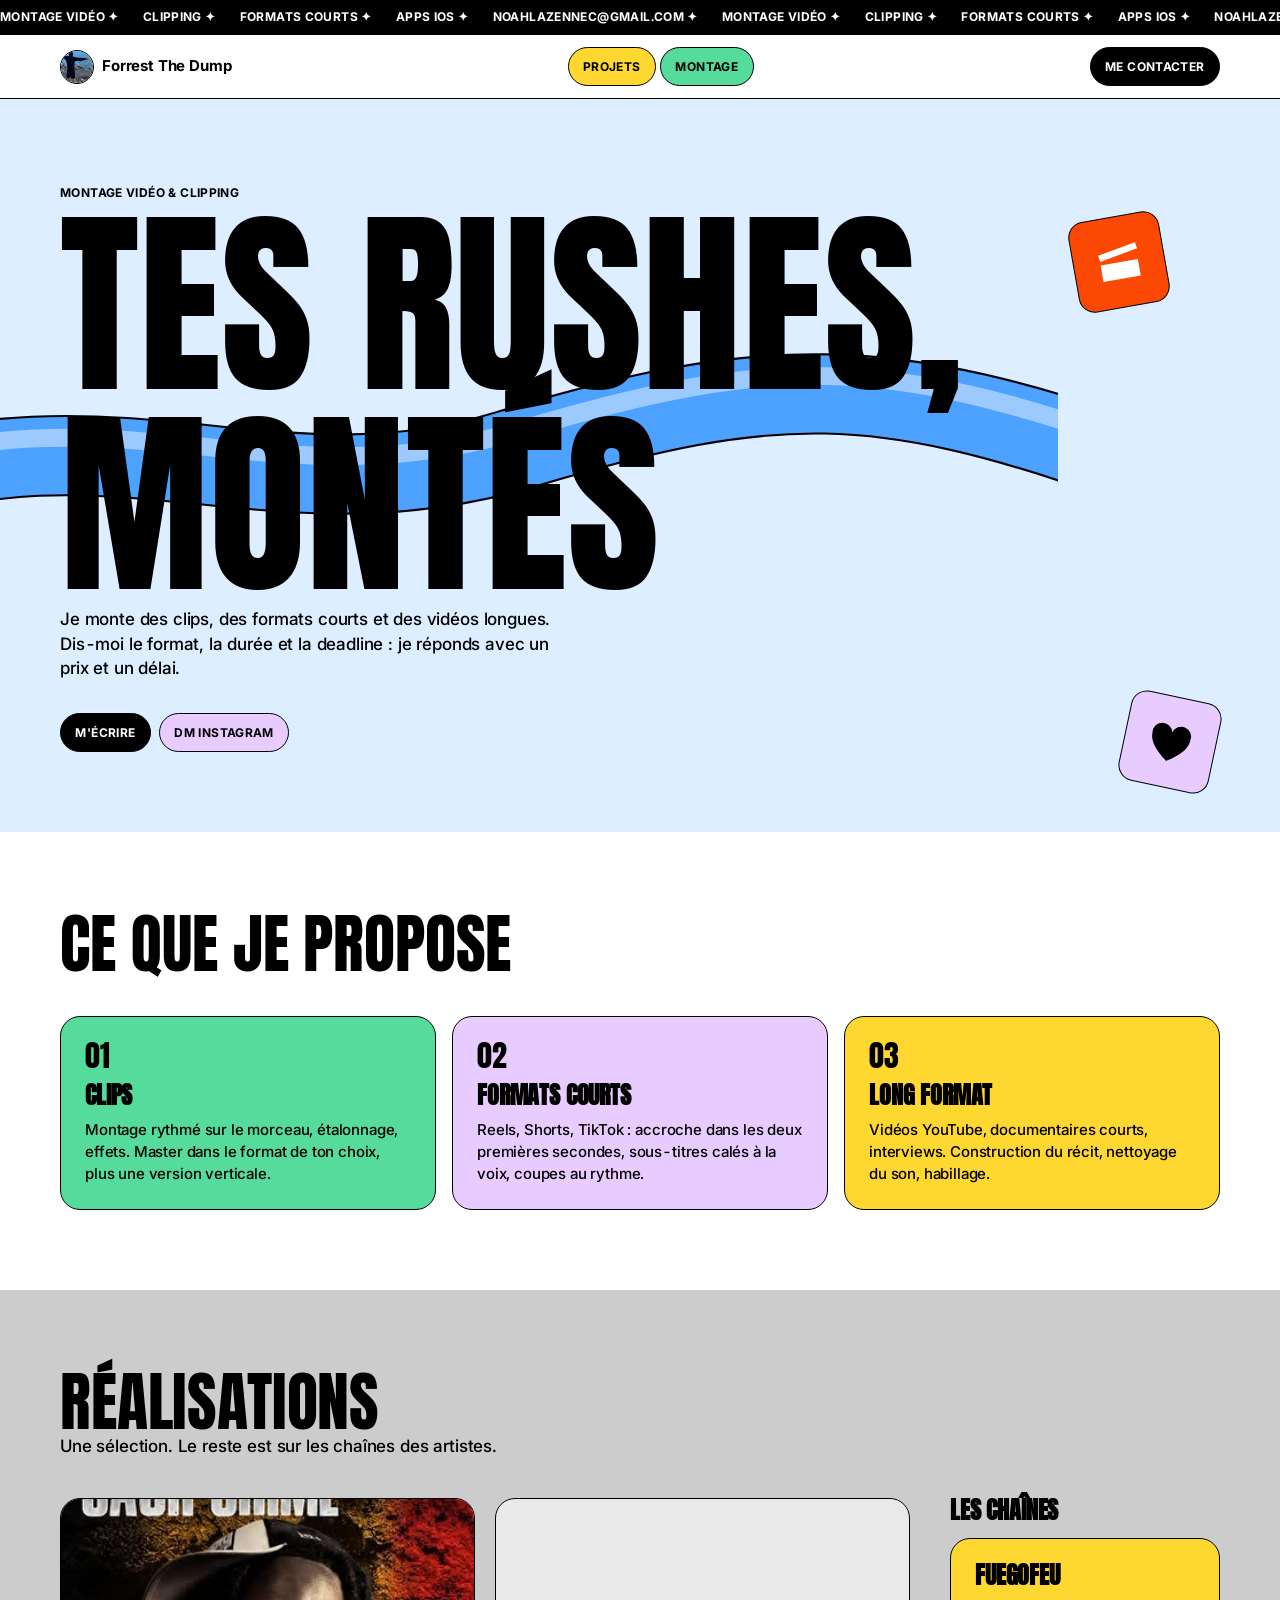
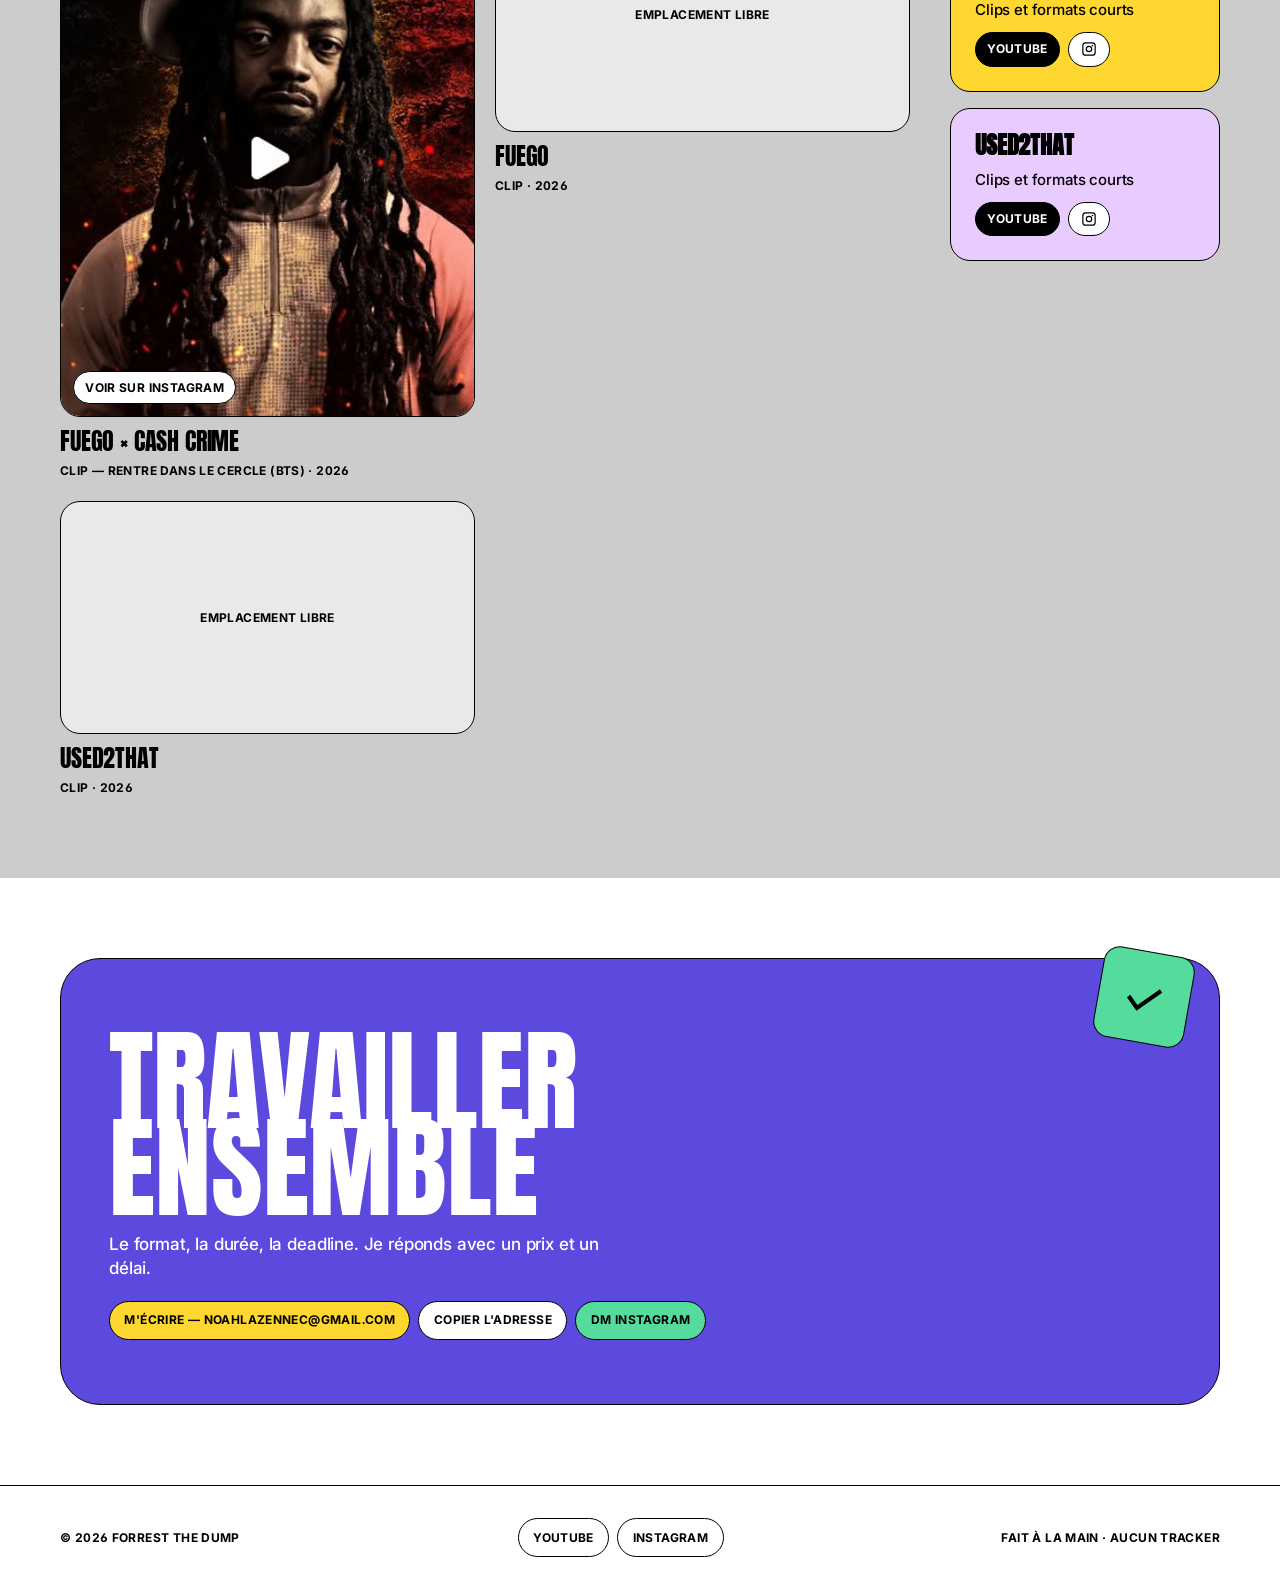
==== commit 6857da7a: "La photo passe dans le badge de nav et devient l'icone du site La photo sort du hero : elle vit dans" ====
--- a/montage.html
+++ b/montage.html
@@ -36,7 +36,7 @@
 
   <meta name="theme-color" content="#dceeff">
 
-  <link rel="icon" href="assets/favicon.svg" type="image/svg+xml">
+  <link rel="icon" href="assets/favicon.png" type="image/png">
   <link rel="apple-touch-icon" href="assets/apple-touch-icon.png">
 
   <link rel="preconnect" href="https://fonts.googleapis.com">
--- a/style.css
+++ b/style.css
@@ -239,6 +239,9 @@
 .nav__mark {
   display: grid;
   place-items: center;
+  flex: none;
+  object-fit: cover;
+  overflow: hidden;
   width: 34px;
   height: 34px;
   border: var(--line);
@@ -522,6 +525,7 @@
 
 .card {
   position: relative;
+  overflow: hidden;
   display: flex;
   flex-direction: column;
   gap: var(--s-3);
@@ -604,6 +608,83 @@
   white-space: nowrap;
 }
 
+/* Les réalisations à gauche, les chaînes dans une colonne à droite. */
+.works-layout {
+  display: grid;
+  grid-template-columns: 1fr;
+  gap: var(--s-8);
+}
+
+.channels {
+  display: flex;
+  flex-direction: column;
+  gap: var(--s-4);
+}
+
+.channels__title {
+  font-family: var(--font-display);
+  font-size: var(--t-subheading);
+  line-height: 1;
+  text-transform: uppercase;
+}
+
+@media (min-width: 900px) {
+  .works-layout {
+    grid-template-columns: minmax(0, 1fr) 270px;
+    gap: var(--s-10);
+    align-items: start;
+  }
+}
+
+/* L'image d'une carte artiste : format vertical, comme le reel dont elle
+   est tirée. */
+.artist__image {
+  margin: calc(var(--s-6) * -1) calc(var(--s-6) * -1) 0;
+  border-bottom: var(--line);
+  overflow: hidden;
+  aspect-ratio: 4 / 3;
+}
+
+.artist__image img {
+  width: 100%;
+  height: 100%;
+  object-fit: cover;
+}
+
+.grid--artists {
+  grid-template-columns: 1fr;
+  /* Chaque carte garde sa hauteur : sans ça, celle qui n'a pas d'image
+     s'étire pour rattraper sa voisine et sonne vide. */
+  align-items: start;
+}
+
+@media (min-width: 640px) {
+  .grid--artists {
+    grid-template-columns: repeat(2, 1fr);
+  }
+}
+
+/* Un lien qui ne porte qu'un logo : carré, pas de libellé à aligner. */
+.pill--icon {
+  padding: 0.55rem;
+}
+
+.pill--icon svg {
+  width: 18px;
+  height: 18px;
+}
+
+/* La rangée de liens d'une carte qui en porte plusieurs. */
+.card__links {
+  display: flex;
+  flex-wrap: wrap;
+  gap: var(--s-2);
+}
+
+.card__links .pill {
+  padding: 0.45rem 0.7rem;
+}
+
 .card__arrow {
   font-family: var(--font-display);
   font-size: 1.25rem;
